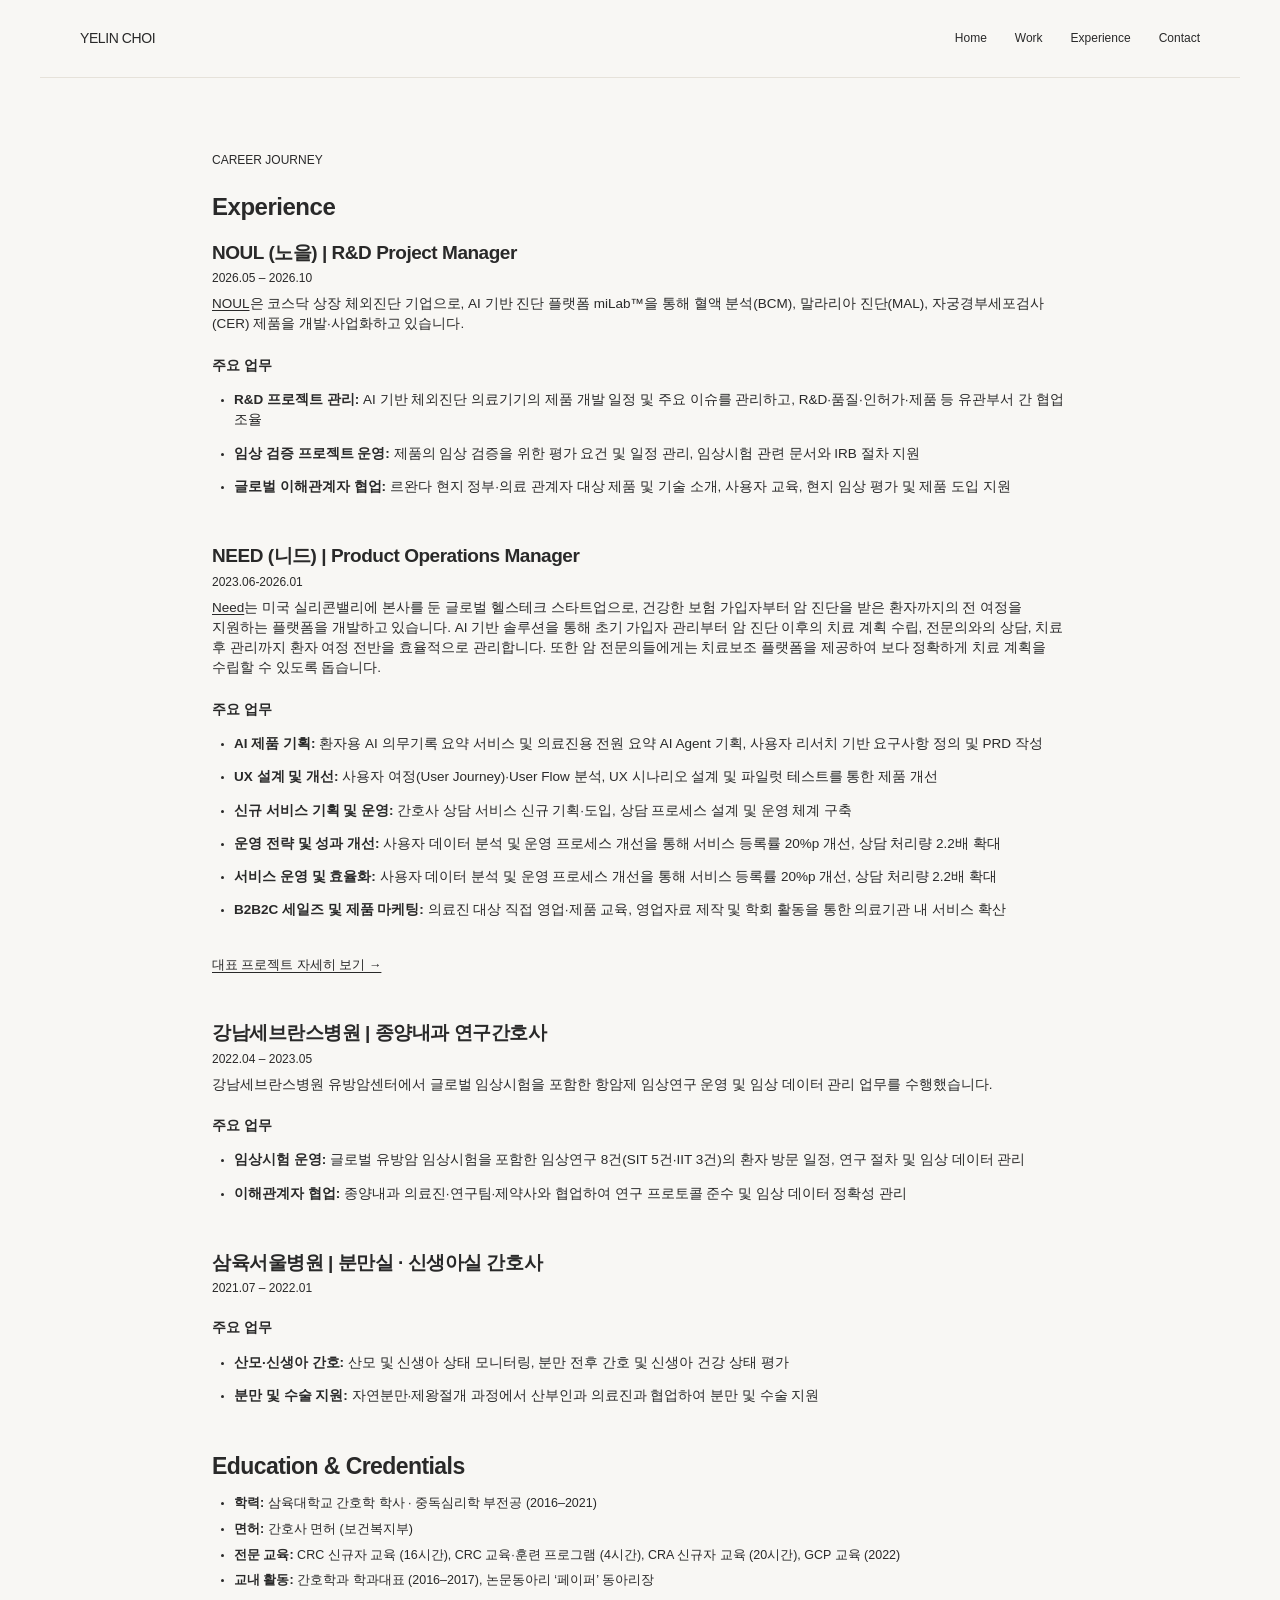
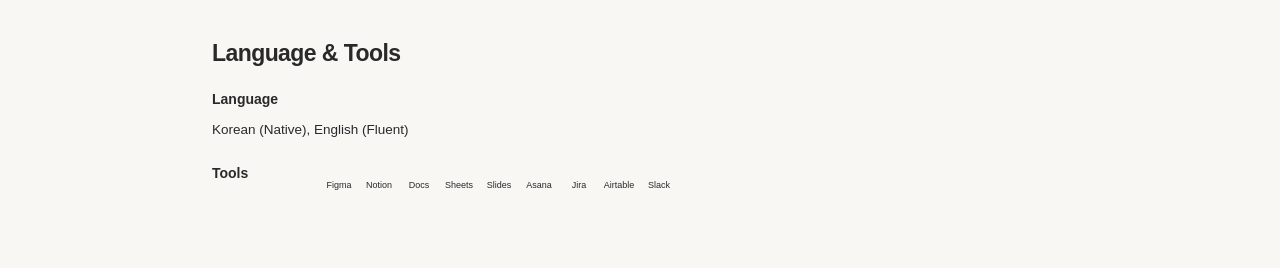
==== experience.html @ e481f95e "Add Korean Native to Language section" ====
<!doctype html><html lang="ko"><head><meta charset="utf-8"><meta name="viewport" content="width=device-width, initial-scale=1"><title>Experience | 최예린 · Yelin Choi</title><meta name="description" content="임상 현장에서 AI 제품 기획, 운영 전략, 비즈니스까지. 최예린의 프로젝트와 경력을 소개합니다."><meta name="theme-color" content="#f8f7f4"><link rel="icon" href="assets/favicon.svg" type="image/svg+xml"><link rel="stylesheet" href="style.css"><script defer src="projects.js"></script><script defer src="app.js"></script></head><body class="experience-reference-body"><header class="site-header"><a class="brand" href="index.html">YELIN CHOI</a><nav aria-label="주 메뉴"><a href="index.html">Home</a><a href="work.html">Work</a><a href="experience.html">Experience</a><a href="index.html#contact">Contact</a></nav></header><main class="experience-reference-main"><section class="experience-reference"><p class="reference-eyebrow">CAREER JOURNEY</p><h1>Experience</h1>
<article class="reference-job"><h2>NOUL (노을) | R&amp;D Project Manager</h2><p class="reference-date">2026.05 – 2026.10</p><p><a href="https://noul.com/" target="_blank" rel="noopener noreferrer">NOUL</a>은 코스닥 상장 체외진단 기업으로, AI 기반 진단 플랫폼 miLab™을 통해 혈액 분석(BCM), 말라리아 진단(MAL), 자궁경부세포검사(CER) 제품을 개발·사업화하고 있습니다.</p><h3>주요 업무</h3><ul><li><strong>R&amp;D 프로젝트 관리:</strong> AI 기반 체외진단 의료기기의 제품 개발 일정 및 주요 이슈를 관리하고, R&amp;D·품질·인허가·제품 등 유관부서 간 협업 조율</li><li><strong>임상 검증 프로젝트 운영:</strong> 제품의 임상 검증을 위한 평가 요건 및 일정 관리, 임상시험 관련 문서와 IRB 절차 지원</li><li><strong>글로벌 이해관계자 협업:</strong> 르완다 현지 정부·의료 관계자 대상 제품 및 기술 소개, 사용자 교육, 현지 임상 평가 및 제품 도입 지원</li></ul></article>
<article class="reference-job"><h2>NEED (니드) | Product Operations Manager</h2><p class="reference-date">2023.06-2026.01</p><p><a class="reference-company-name" href="https://www.need.ai/kr" target="_blank" rel="noopener noreferrer" aria-label="Need 회사 홈페이지 (새 창)">Need</a>는 미국 실리콘밸리에 본사를 둔 글로벌 헬스테크 스타트업으로, 건강한 보험 가입자부터 암 진단을 받은 환자까지의 전 여정을 지원하는 플랫폼을 개발하고 있습니다. AI 기반 솔루션을 통해 초기 가입자 관리부터 암 진단 이후의 치료 계획 수립, 전문의와의 상담, 치료 후 관리까지 환자 여정 전반을 효율적으로 관리합니다. 또한 암 전문의들에게는 치료보조 플랫폼을 제공하여 보다 정확하게 치료 계획을 수립할 수 있도록 돕습니다.</p><h3>주요 업무</h3><ul><li><strong>AI 제품 기획:</strong> 환자용 AI 의무기록 요약 서비스 및 의료진용 전원 요약 AI Agent 기획, 사용자 리서치 기반 요구사항 정의 및 PRD 작성</li><li><strong>UX 설계 및 개선:</strong> 사용자 여정(User Journey)·User Flow 분석, UX 시나리오 설계 및 파일럿 테스트를 통한 제품 개선</li><li><strong>신규 서비스 기획 및 운영:</strong> 간호사 상담 서비스 신규 기획·도입, 상담 프로세스 설계 및 운영 체계 구축</li><li><strong>운영 전략 및 성과 개선:</strong> 사용자 데이터 분석 및 운영 프로세스 개선을 통해 서비스 등록률 20%p 개선, 상담 처리량 2.2배 확대</li><li><strong>서비스 운영 및 효율화:</strong> 사용자 데이터 분석 및 운영 프로세스 개선을 통해 서비스 등록률 20%p 개선, 상담 처리량 2.2배 확대</li><li><strong>B2B2C 세일즈 및 제품 마케팅:</strong> 의료진 대상 직접 영업·제품 교육, 영업자료 제작 및 학회 활동을 통한 의료기관 내 서비스 확산</li></ul><a class="reference-project-link" href="work.html">대표 프로젝트 자세히 보기 →</a></article>
<article class="reference-job"><h2>강남세브란스병원 | 종양내과 연구간호사</h2><p class="reference-date">2022.04 – 2023.05</p><p>강남세브란스병원 유방암센터에서 글로벌 임상시험을 포함한 항암제 임상연구 운영 및 임상 데이터 관리 업무를 수행했습니다.</p><h3>주요 업무</h3><ul><li><strong>임상시험 운영:</strong> 글로벌 유방암 임상시험을 포함한 임상연구 8건(SIT 5건·IIT 3건)의 환자 방문 일정, 연구 절차 및 임상 데이터 관리</li><li><strong>이해관계자 협업:</strong> 종양내과 의료진·연구팀·제약사와 협업하여 연구 프로토콜 준수 및 임상 데이터 정확성 관리</li></ul></article>
<article class="reference-job"><h2>삼육서울병원 | 분만실 · 신생아실 간호사</h2><p class="reference-date">2021.07 – 2022.01</p><h3>주요 업무</h3><ul><li><strong>산모·신생아 간호:</strong> 산모 및 신생아 상태 모니터링, 분만 전후 간호 및 신생아 건강 상태 평가</li><li><strong>분만 및 수술 지원:</strong> 자연분만·제왕절개 과정에서 산부인과 의료진과 협업하여 분만 및 수술 지원</li></ul></article>
<section class="reference-extra"><h2>Education &amp; Credentials</h2><ul><li><strong>학력:</strong> 삼육대학교 간호학 학사 · 중독심리학 부전공 (2016–2021)</li><li><strong>면허:</strong> 간호사 면허 (보건복지부)</li><li><strong>전문 교육:</strong> CRC 신규자 교육 (16시간), CRC 교육·훈련 프로그램 (4시간), CRA 신규자 교육 (20시간), GCP 교육 (2022)</li><li><strong>교내 활동:</strong> 간호학과 학과대표 (2016–2017), 논문동아리 ‘페이퍼’ 동아리장</li></ul></section>
<section class="reference-extra language-tools"><h2>Language &amp; Tools</h2><div class="language-tools-group"><h3>Language</h3><p>Korean (Native), English (Fluent)</p></div><div class="language-tools-group"><h3>Tools</h3><ul class="brand-tools" aria-label="Tools"><li class="brand-tool"><img src="https://raw.githubusercontent.com/homarr-labs/dashboard-icons/main/svg/figma.svg" alt="" width="32" height="32" loading="lazy"><span>Figma</span></li><li class="brand-tool"><img src="https://raw.githubusercontent.com/homarr-labs/dashboard-icons/main/svg/notion.svg" alt="" width="32" height="32" loading="lazy"><span>Notion</span></li><li class="brand-tool"><img src="https://raw.githubusercontent.com/homarr-labs/dashboard-icons/main/svg/google-docs.svg" alt="" width="32" height="32" loading="lazy"><span>Docs</span></li><li class="brand-tool"><img src="https://raw.githubusercontent.com/homarr-labs/dashboard-icons/main/svg/google-sheets.svg" alt="" width="32" height="32" loading="lazy"><span>Sheets</span></li><li class="brand-tool"><img src="https://raw.githubusercontent.com/homarr-labs/dashboard-icons/main/svg/google-slides.svg" alt="" width="32" height="32" loading="lazy"><span>Slides</span></li><li class="brand-tool"><img src="https://raw.githubusercontent.com/homarr-labs/dashboard-icons/main/svg/asana.svg" alt="" width="32" height="32" loading="lazy"><span>Asana</span></li><li class="brand-tool"><img src="https://raw.githubusercontent.com/homarr-labs/dashboard-icons/main/svg/jira.svg" alt="" width="32" height="32" loading="lazy"><span>Jira</span></li><li class="brand-tool"><img src="https://raw.githubusercontent.com/homarr-labs/dashboard-icons/main/svg/airtable.svg" alt="" width="32" height="32" loading="lazy"><span>Airtable</span></li><li class="brand-tool"><img src="https://raw.githubusercontent.com/homarr-labs/dashboard-icons/main/svg/slack.svg" alt="" width="32" height="32" loading="lazy"><span>Slack</span></li></ul></div></section></section></main></body></html>
---- style.css ----
:root{--paper:#f8f7f4;--ink:#292929;--line:#e6e2da;--muted:#e7e4dc}*{box-sizing:border-box}html{scroll-behavior:smooth;scroll-padding-top:32px}body{margin:0;background:var(--paper);color:var(--ink);font-family:'Apple SD Gothic Neo',Arial,'Malgun Gothic',sans-serif;font-size:15px;line-height:1.8;word-break:keep-all;overflow-wrap:break-word}a{color:inherit;text-decoration:none}button{font:inherit;color:inherit}a,button{-webkit-tap-highlight-color:transparent}a:focus-visible,button:focus-visible{outline:2px solid #777e6d;outline-offset:5px}h1,h2,h3,h4,p{margin:0}h1,h2,h3,h4{line-height:1.45;letter-spacing:-.045em}h1{font-size:40px;font-weight:700}h2{font-size:28px}h3{font-size:21px}.site-header{max-width:1200px;margin:auto;min-height:78px;padding:24px 40px;display:flex;align-items:center;justify-content:space-between;border-bottom:1px solid var(--line)}.brand{font-size:14px;letter-spacing:-.03em}.site-header nav{display:flex;gap:28px;font-size:12px}.site-header nav a:hover,.text-link:hover,.all-work:hover{text-decoration:underline;text-underline-offset:5px}main{max-width:1200px;margin:auto;padding:64px 80px 0}.hero{display:grid;grid-template-columns:minmax(0,1fr) 382px;gap:48px;align-items:center}.hero-copy .eyebrow{margin-bottom:27px}.eyebrow{font-size:12px;line-height:1.6}.hero-copy .intro{margin-top:27px;margin-bottom:25px}.hero-copy>p:not(.eyebrow){font-size:15px}.actions{display:flex;gap:16px;align-items:center;flex-wrap:wrap;margin-top:24px}.button{display:inline-flex;justify-content:center;align-items:center;min-height:54px;padding:13px 23px;border:1px solid var(--line);border-radius:3px;background:transparent;font-size:14px;cursor:pointer;line-height:1.6;transition:background .18s,border-color .18s}.button.primary{background:var(--muted);border-color:var(--muted)}.button:hover{background:#dedbd3;border-color:#d5d0c5}.portrait{width:100%;height:auto;aspect-ratio:382/488;object-fit:cover;border-radius:10px;display:block}.metrics{display:grid;grid-template-columns:repeat(4,minmax(0,1fr));gap:54px 24px;margin-top:40px}.metric{border-top:1px solid var(--line);padding-top:17px;min-height:100px}.metric strong{font-size:32px;letter-spacing:-.04em;line-height:1.4;display:block}.metric p{font-size:12px;margin-top:7px}.metric.secondary{min-height:80px;padding-top:20px}.metric.secondary strong{font-size:16px;font-weight:400;letter-spacing:0}.disclaimer{font-size:12px;margin-top:54px}.featured{margin-top:64px}.featured h2{margin:30px 0 26px}.project-grid{display:grid;grid-template-columns:repeat(2,minmax(0,1fr));gap:24px;align-items:start}.project-card{border:1px solid var(--line);border-radius:3px;padding:23px;transition:border-color .18s}.project-card:hover{border-color:#b8b4ab}.project-visual{background:var(--muted);border-radius:3px;aspect-ratio:460/280;display:flex;flex-direction:column;align-items:center;justify-content:center;text-align:center;margin-bottom:16px;font-size:16px}.project-visual small{font-size:12px;line-height:1.8}.project-card .category,.project-card .period{font-size:12px;margin-bottom:15px}.project-card h3{font-size:23px;margin-bottom:17px}.project-card .description{font-size:15px;margin-bottom:15px}.project-card .result{font-size:12px;margin-bottom:16px}.detail-link{font-size:14px;display:inline-flex;gap:10px;align-items:center}.detail-link:hover{text-decoration:underline;text-underline-offset:4px}.all-work{display:inline-block;margin-top:30px;font-size:14px}.contact{margin:64px -40px 0;padding:60px 0}.contact h2{margin-bottom:25px}.contact>p{font-size:15px}.contact .actions{margin-top:25px}.email{display:block;font-size:14px;margin:24px 0}.contact #copy-status{font-size:13px;margin-left:15px}.work-page>.eyebrow{margin-bottom:28px}.page-title{font-size:30px}.filters{display:flex;flex-wrap:wrap;gap:8px;margin:30px 0 28px}.filters .button{padding:11px 16px;min-height:46px}.filters .button[aria-pressed=true]{background:var(--muted);border-color:#d4cfc5}.work-page{padding-bottom:64px}.journey .page-title{margin-bottom:12px}.journey ol{list-style:none;counter-reset:career;border-left:2px solid #8d9989;margin:0 0 16px;padding:0 0 0 20px}.journey li{counter-increment:career;font-size:15px;padding:8px 0}.journey li:before{content:'0' counter(career) ' ';color:#73776c;margin-right:4px}.journey>p{font-size:14px}.experience-heading{margin:60px 0 24px}.job{border-top:1px solid var(--line);padding:30px 14px 55px}.job h2{margin-bottom:16px}.job h3{margin:18px 0 16px}.job p{font-size:14px;margin:15px 0}.job .job-date{font-size:12px}.job .text-link{font-size:14px;display:inline-block;margin-top:4px}.duties{display:grid;grid-template-columns:1fr 1fr;gap:24px 36px}.duties h4{font-size:14px;letter-spacing:-.025em}.duties p{margin:8px 0 0}.education{border-top:1px solid var(--line);padding:30px 14px}.education p{font-size:14px;margin-top:18px}.detail-page{max-width:850px;margin:0 auto;padding-bottom:80px}.back-link{font-size:14px;display:inline-block;margin-bottom:44px}.detail-page h1{margin:14px 0 22px}.detail-page .period{font-size:13px;margin-bottom:32px}.detail-lead{font-size:21px;margin-bottom:42px}.detail-section{padding:30px 0;border-top:1px solid var(--line)}.detail-section h2{font-size:23px;margin-bottom:20px}.detail-section p{font-size:16px}.detail-note{font-size:12px;margin-top:30px}.detail-page .actions{margin-top:30px}.sr-only{position:absolute;width:1px;height:1px;padding:0;margin:-1px;overflow:hidden;clip:rect(0,0,0,0);white-space:nowrap;border:0}[hidden]{display:none!important}@media(min-width:1200px){.hero-copy h1{font-size:40px;letter-spacing:-.06em}.hero-copy{margin-right:-16px}}@media(max-width:1199px){.site-header{padding:24px 40px}main{padding:64px 40px 0}.hero{grid-template-columns:minmax(0,1fr) 38.3%;gap:32px}h1{font-size:38px}.portrait{aspect-ratio:280/360}.metrics{grid-template-columns:repeat(2,minmax(0,1fr));gap:32px 24px}.metric{min-height:100px}.metric.secondary{min-height:95px}.disclaimer{margin-top:44px}.project-card{padding:23px}.project-visual{aspect-ratio:1.08}.project-card h3{font-size:22px}.contact{margin-left:0;margin-right:0}.duties{gap:25px}.featured{margin-top:64px}}@media(max-width:809px){body{font-size:14px}.site-header{padding:20px 24px 16px;flex-direction:column;align-items:flex-start;gap:14px;min-height:100px}.site-header nav{gap:20px;font-size:12px}.brand{font-size:14px}main{padding:56px 24px 0}.hero{display:flex;flex-direction:column;gap:40px;align-items:stretch}.hero-copy .eyebrow{margin-bottom:26px}h1{font-size:30px;line-height:1.45;letter-spacing:-.055em}.hero-copy .intro{margin:26px 0}.hero-copy>p:not(.eyebrow){font-size:15px}.actions{gap:16px;margin-top:25px}.button{padding:14px 21px;min-height:54px}.portrait{aspect-ratio:340/438;width:100%;border-radius:9px}.metrics{margin-top:40px;gap:34px 24px}.metric{padding-top:18px;min-height:112px}.metric strong{font-size:25px}.metric p{font-size:12px;line-height:1.8}.metric.secondary{padding-top:22px;min-height:90px}.metric.secondary strong{font-size:15px}.disclaimer{margin-top:44px;line-height:1.8}.featured{margin-top:52px}.featured h2{font-size:23px;margin:30px 0 26px}.project-grid{grid-template-columns:1fr;gap:24px}.project-card{padding:22px}.project-visual{aspect-ratio:1.06;margin-bottom:18px}.project-card h3{font-size:21px;line-height:1.55;margin-bottom:16px}.project-card .description{font-size:15px}.project-card .period{margin-bottom:16px}.project-card .result{font-size:12px}.contact{padding:54px 0;margin-top:44px}.contact h2{font-size:25px}.page-title{font-size:25px}.work-page>.eyebrow{margin-bottom:30px}.filters{gap:8px;margin:28px 0}.filters .button{padding:10px 14px;font-size:14px;min-height:44px}.journey .page-title{font-size:25px}.journey ol{padding-left:18px}.journey li{font-size:14px;padding:10px 0}.journey>p{font-size:13px}.experience-heading{font-size:24px;margin:46px 0 26px}.job{padding:30px 14px 45px}.job h2{font-size:24px}.job h3{font-size:19px}.job p{font-size:14px}.duties{grid-template-columns:1fr;gap:28px}.education{padding-left:14px;padding-right:14px}.education h2{font-size:24px}.detail-page h1{font-size:30px}.detail-lead{font-size:18px}}@media(prefers-reduced-motion:reduce){html{scroll-behavior:auto}*{transition:none!important}}

/* Visual case studies */
.case-metrics{display:grid;grid-template-columns:repeat(3,minmax(0,1fr));gap:12px;margin:8px 0 32px}
.case-metric{background:#eeece6;border:1px solid var(--line);border-radius:5px;padding:22px 17px;display:flex;flex-direction:column;gap:8px}
.case-metric strong{font-size:clamp(20px,2.5vw,28px);letter-spacing:-.05em;line-height:1.35}
.case-metric span{font-size:12px;line-height:1.6}
.detail-section p+p{margin-top:15px}
.decision-panel,.flow-panel{border:1px solid var(--line);border-radius:5px;margin:0 0 32px;overflow:hidden}
.decision-panel h3,.flow-panel h3{font-size:16px;padding:18px 20px;border-bottom:1px solid var(--line)}
.decision-row{display:grid;grid-template-columns:1fr 1fr;gap:22px;padding:14px 20px;font-size:14px;line-height:1.7}
.decision-row+.decision-row{border-top:1px solid var(--line)}
.decision-row span:last-child{font-weight:600}
.case-flow{display:flex;list-style:none;counter-reset:steps;gap:8px;margin:0;padding:20px;flex-wrap:wrap}
.case-flow li{counter-increment:steps;flex:1 1 115px;background:#eeece6;border-radius:4px;padding:14px 10px;font-size:12px;text-align:center;line-height:1.5}
.case-flow li:before{content:counter(steps,decimal-leading-zero);display:block;color:#777e6d;font-size:11px;margin-bottom:6px}
@media(max-width:809px){.case-metrics{grid-template-columns:1fr;gap:8px}.case-metric{padding:15px}.case-metric strong{font-size:23px}.decision-row{gap:12px;padding:12px;font-size:12px}.case-flow{padding:12px}.case-flow li{flex-basis:40%}}

/* Real project artifact galleries */
.artifact-gallery{display:grid;grid-template-columns:repeat(2,minmax(0,1fr));gap:22px;margin-top:18px}
.artifact-item{margin:0;min-width:0}
.artifact-item img{display:block;width:100%;height:auto;border:1px solid var(--line);border-radius:4px;object-fit:contain;background:#f7f6f2}
.artifact-item figcaption{font-size:12px;line-height:1.7;color:#65655e;margin-top:10px}
.artifact-missing{display:none}
@media(max-width:809px){.artifact-gallery{grid-template-columns:1fr;gap:20px}}

/* Artifact gallery refinement: clean screenshots, no clipped source headings */
.project-artifacts .artifact-gallery{align-items:start;gap:28px}
.project-artifacts .artifact-item{min-width:0;text-align:center}
.project-artifacts .artifact-media{overflow:hidden;border:1px solid var(--line);border-radius:5px;background:#fff;padding:12px}
.project-artifacts .artifact-media img{display:block;width:100%;height:auto;max-height:620px;object-fit:contain;border:0;border-radius:0;background:#fff}
.project-artifacts .artifact-media--trim-top img{margin-top:-4%;max-height:none}
.project-artifacts .artifact-item figcaption{margin:14px auto 0;max-width:95%;text-align:center;font-size:13px;line-height:1.7;color:#65655e;overflow-wrap:anywhere}
@media(max-width:809px){.project-artifacts .artifact-gallery{gap:32px}.project-artifacts .artifact-media{padding:8px}.project-artifacts .artifact-media img{max-height:none}}

/* Experience: chronological career timeline */
.experience-page .journey{margin-bottom:46px}
.experience-page .journey .eyebrow{margin-bottom:12px;color:#667b73}
.experience-page .career-intro{font-size:16px;line-height:1.9;max-width:700px;margin-top:18px;color:#66645f}
.career-timeline{position:relative;margin-left:18px;padding-left:58px;border-left:2px solid #d2dedb}
.career-timeline .timeline-entry{position:relative;padding:4px 0 52px 0;border-top:0}
.career-timeline .timeline-entry:last-child{padding-bottom:20px}
.career-timeline .timeline-marker{position:absolute;left:-76px;top:4px;width:34px;height:34px;border:2px solid #cbd9d4;border-radius:50%;background:#f8f7f4;box-shadow:inset 0 0 0 10px #f8f7f4}
.career-timeline .timeline-marker::after{content:'';position:absolute;width:10px;height:10px;left:10px;top:10px;border-radius:50%;background:#88a49a}
.career-timeline .timeline-entry:first-child .timeline-marker{background:#547d71;border-color:#547d71;box-shadow:0 0 0 5px #e2eae6}
.career-timeline .timeline-entry:first-child .timeline-marker::after{background:white}
.career-timeline .timeline-date{font-size:12px;letter-spacing:.02em;color:#718079;margin:0 0 12px}
.career-timeline .timeline-entry h2{font-size:26px;margin:0 0 6px}
.career-timeline .timeline-role{font-size:16px;font-weight:600;margin:0 0 12px}
.career-timeline .timeline-summary{font-size:14px;color:#66645f;margin:0 0 24px}
.career-timeline .timeline-entry h3{font-size:15px;margin:22px 0 10px}
.career-timeline .timeline-entry ul{margin:8px 0 0;padding-left:19px}
.career-timeline .timeline-entry li{font-size:14px;line-height:1.9;margin:5px 0}
.career-timeline .timeline-entry p{line-height:1.85}
.career-timeline .timeline-highlights{display:flex;flex-wrap:wrap;gap:8px;margin:18px 0 24px}
.career-timeline .timeline-highlights span{border:1px solid #d8dfda;background:#f0f2ed;padding:8px 12px;border-radius:3px;font-size:12px}
.career-timeline .text-link{margin-top:22px}
@media(max-width:809px){.experience-page .journey{margin-bottom:36px}.career-timeline{margin-left:13px;padding-left:30px}.career-timeline .timeline-marker{left:-47px;width:30px;height:30px}.career-timeline .timeline-marker::after{left:8px;top:8px}.career-timeline .timeline-entry{padding-bottom:40px}.career-timeline .timeline-entry h2{font-size:23px}.career-timeline .timeline-role{font-size:15px}.career-timeline .timeline-entry li{font-size:13px}}

/* Experience page: exact editorial layout adapted from the supplied PDF */
.experience-reference-body{background:#fff;color:#161616}
.experience-reference-main{max-width:1100px;padding:78px 80px 0}
.experience-reference{max-width:980px;font-size:14px;line-height:1.65;letter-spacing:-.018em}
.experience-reference .reference-eyebrow{font-size:12px;letter-spacing:0;margin:0 0 17px}
.experience-reference h1{font-size:31px;line-height:1.3;letter-spacing:-.035em;margin:0 0 12px}
.experience-reference .reference-job{margin:0 0 44px}
.experience-reference .reference-job h2{font-size:18px;letter-spacing:-.025em;line-height:1.45;margin:0 0 4px;font-weight:700}
.experience-reference .reference-date{font-size:12px;margin:0 0 7px}
.experience-reference .reference-job>p:not(.reference-date){font-size:13px;line-height:1.6;margin:0}
.experience-reference .reference-job>p a{color:#2477b6;text-decoration:underline;text-underline-offset:2px}
.experience-reference .reference-job h3{font-size:13px;letter-spacing:0;margin:22px 0 12px;font-weight:700}
.experience-reference ul{margin:0;padding-left:22px}
.experience-reference li{font-size:13px;line-height:1.7;padding-left:2px;margin:0 0 9px}
.experience-reference .reference-project-link{display:inline-block;font-size:13px;text-decoration:underline;text-underline-offset:3px;margin-top:20px}
.experience-reference .reference-extra{margin:52px 0 0}
.experience-reference .reference-extra h2{font-size:24px;line-height:1.4;margin-bottom:12px;letter-spacing:-.035em}
.experience-reference .reference-extra li{margin-bottom:6px}
.experience-reference-main .contact{border-top:1px solid var(--line);margin-top:80px}
@media(max-width:809px){.experience-reference-main{padding:48px 24px 0}.experience-reference h1{font-size:28px}.experience-reference .reference-job h2{font-size:17px}.experience-reference .reference-job{margin-bottom:38px}.experience-reference .reference-extra h2{font-size:22px}.experience-reference .reference-job>p:not(.reference-date),.experience-reference li{font-size:13px}}

/* Experience PDF fidelity pass — isolated to Experience */
.experience-reference-body{background:#fff;color:#191919;font-family:Arial,'Apple SD Gothic Neo','Malgun Gothic',sans-serif;font-size:13px;line-height:1.48}
.experience-reference-body .site-header{background:#fff}
.experience-reference-main{width:100%;max-width:1000px;margin:0 auto;padding:74px 72px 125px}
.experience-reference{width:100%;max-width:856px;margin:0;font-size:13px;line-height:1.48;letter-spacing:0;word-break:keep-all;overflow-wrap:break-word}
.experience-reference .reference-eyebrow{font-size:12px;font-weight:400;letter-spacing:0;margin:0 0 24px;line-height:1.4}
.experience-reference h1{font-size:24px;line-height:1.2;letter-spacing:-.02em;font-weight:700;margin:0 0 18px}
.experience-reference .reference-job{margin:0 0 46px;padding:0;border:0}
.experience-reference .reference-job h2{font-size:19px;line-height:1.35;font-weight:700;letter-spacing:-.025em;margin:0 0 5px}
.experience-reference .reference-date{font-size:12px;line-height:1.4;margin:0 0 7px}
.experience-reference .reference-job>p:not(.reference-date){font-size:12.5px;line-height:1.5;margin:0}
.experience-reference .reference-job>p a{color:#0969da;text-decoration:underline;text-underline-offset:2px}
.experience-reference .reference-job h3{font-size:12.5px;line-height:1.45;font-weight:700;letter-spacing:0;margin:21px 0 15px}
.experience-reference ul{list-style:disc;margin:0;padding-left:22px}
.experience-reference li{font-size:12.5px;line-height:1.5;margin:0 0 13px;padding-left:0}
.experience-reference li::marker{font-size:10px}
.experience-reference li strong{font-weight:700}
.experience-reference .reference-project-link{display:inline-block;margin:22px 0 0;font-size:12.5px;text-decoration:underline;text-underline-offset:3px}
.experience-reference .reference-extra{margin:0 0 49px;padding:0;border:0}
.experience-reference .reference-extra h2{font-size:23px;line-height:1.3;font-weight:700;letter-spacing:-.025em;margin:0 0 12px}
.experience-reference .reference-extra ul{padding-left:22px}
.experience-reference .reference-extra li{margin:0 0 7px}
@media(max-width:809px){.experience-reference-main{padding:52px 24px 88px}.experience-reference{max-width:100%}.experience-reference .reference-eyebrow{margin-bottom:22px}.experience-reference h1{font-size:24px;margin-bottom:20px}.experience-reference .reference-job h2{font-size:18px}.experience-reference .reference-job{margin-bottom:42px}.experience-reference .reference-extra h2{font-size:22px}.experience-reference .reference-job>p:not(.reference-date),.experience-reference li{font-size:13px;line-height:1.65}.experience-reference .reference-job h3{font-size:13px}}

/* Experience: company descriptions and duty lists +1pt */
.experience-reference .reference-job>p:not(.reference-date){font-size:13.5px}
.experience-reference .reference-job h3{font-size:13.5px}
.experience-reference .reference-job li{font-size:13.5px}
@media(max-width:809px){
  .experience-reference .reference-job>p:not(.reference-date){font-size:14px}
  .experience-reference .reference-job h3{font-size:14px}
  .experience-reference .reference-job li{font-size:14px}
}

/* Keep breathing room below the final Skills & Languages item. */
.experience-reference-main{padding-bottom:max(76px, 2cm)}
@media(max-width:809px){.experience-reference-main{padding-bottom:max(76px, 2cm)}}

/* Language & Tools — plain branded icons, no cards or colored backgrounds */
.experience-reference .language-tools{margin-bottom:0}
.experience-reference .language-tools-group{margin-top:20px}
.experience-reference .language-tools-group h3{font-size:14px;font-weight:700;line-height:1.5;letter-spacing:0;margin:0 0 10px}
.experience-reference .language-tools-group p{font-size:13.5px;margin:0}
.experience-reference .brand-tools{display:flex;flex-wrap:wrap;align-items:flex-start;gap:22px 18px;padding:0;margin:8px 0 0;list-style:none}
.experience-reference .brand-tools .brand-tool{display:flex;flex-direction:column;align-items:center;justify-content:flex-start;gap:7px;width:62px;margin:0;padding:0;list-style:none;text-align:center}
.experience-reference .brand-tool img{display:block;width:32px;height:32px;object-fit:contain}
.experience-reference .brand-tool span{font-size:11px;line-height:1.4;font-weight:400;white-space:nowrap}
@media(max-width:809px){.experience-reference .brand-tools{gap:20px 14px}.experience-reference .brand-tools .brand-tool{width:58px}.experience-reference .brand-tool span{font-size:11px}}

/* Compact Tools: heading at left, small logos in one horizontal row to the right */
@media(min-width:810px){
  .experience-reference .language-tools-group:last-child{display:grid;grid-template-columns:74px minmax(0,1fr);align-items:start;column-gap:14px}
  .experience-reference .language-tools-group:last-child h3{margin:3px 0 0}
  .experience-reference .brand-tools{flex-wrap:nowrap;gap:10px;margin:0}
}
.experience-reference .brand-tools .brand-tool{width:44px;gap:5px}
.experience-reference .brand-tool img{width:24px;height:24px}
.experience-reference .brand-tool span{font-size:10px}
@media(max-width:809px){
  .experience-reference .language-tools-group:last-child{display:flex;flex-wrap:wrap;align-items:flex-start;gap:10px}
  .experience-reference .language-tools-group:last-child h3{width:62px;flex:none;margin:3px 0 0}
  .experience-reference .brand-tools{flex:1;min-width:0;gap:14px 9px;margin:0}
  .experience-reference .brand-tools .brand-tool{width:44px}
}

/* Slightly smaller tool logos and captions */
.experience-reference .brand-tools .brand-tool{width:38px;gap:4px}
.experience-reference .brand-tool img{width:20px;height:20px}
.experience-reference .brand-tool span{font-size:9px}
@media(min-width:810px){.experience-reference .brand-tools{gap:9px}}
@media(max-width:809px){.experience-reference .brand-tools .brand-tool{width:38px}}

/* Tighter, smaller tool-logo row */
.experience-reference .brand-tools{justify-content:flex-start;gap:10px 6px}
.experience-reference .brand-tools .brand-tool{width:34px;gap:3px}
.experience-reference .brand-tool img{width:16px;height:16px}
.experience-reference .brand-tool span{font-size:9px}
@media(min-width:810px){.experience-reference .brand-tools{gap:6px;flex-wrap:nowrap}}
@media(max-width:809px){.experience-reference .brand-tools{gap:10px 6px}.experience-reference .brand-tools .brand-tool{width:34px}}

/* Match Experience page background and typography to the rest of the portfolio */
.experience-reference-body{background:var(--paper);color:var(--ink);font-family:'Apple SD Gothic Neo',Arial,'Malgun Gothic',sans-serif}
.experience-reference-body .site-header{background:transparent}
.experience-reference .reference-job>p a{color:inherit}
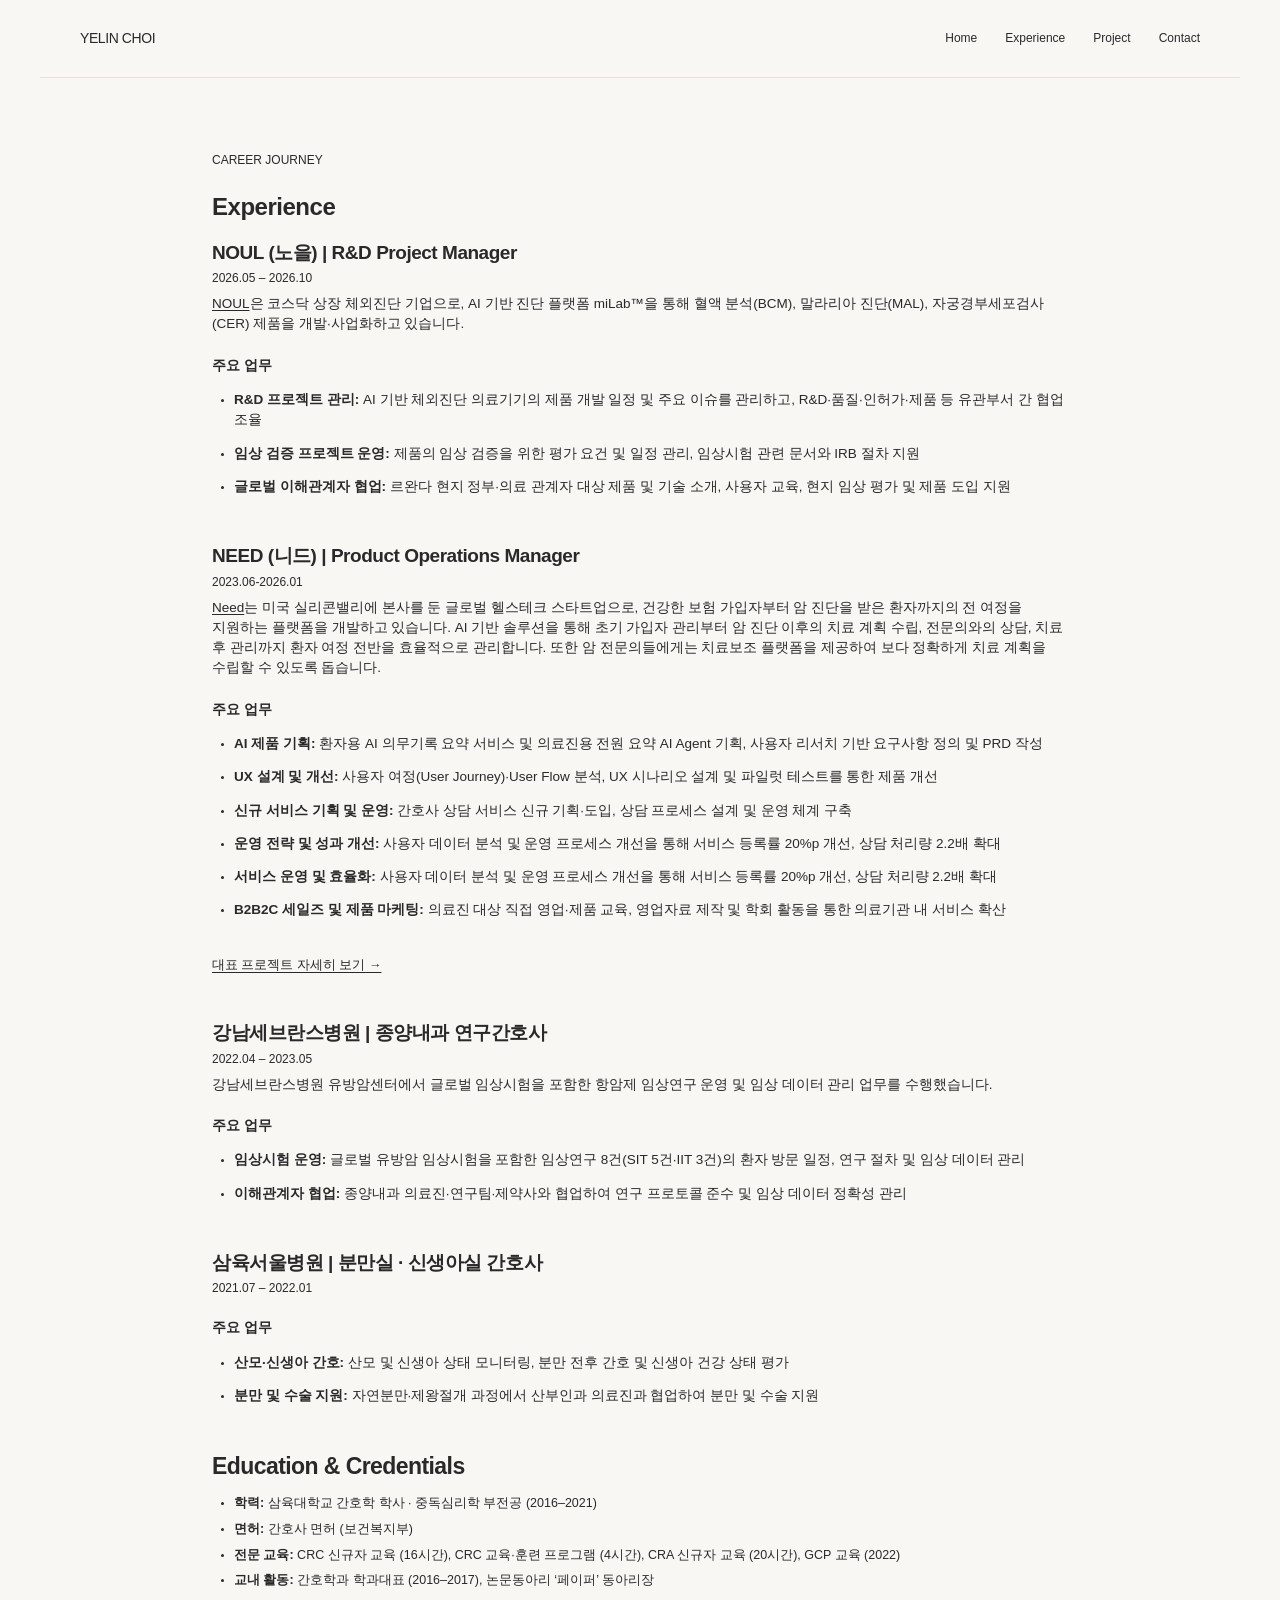
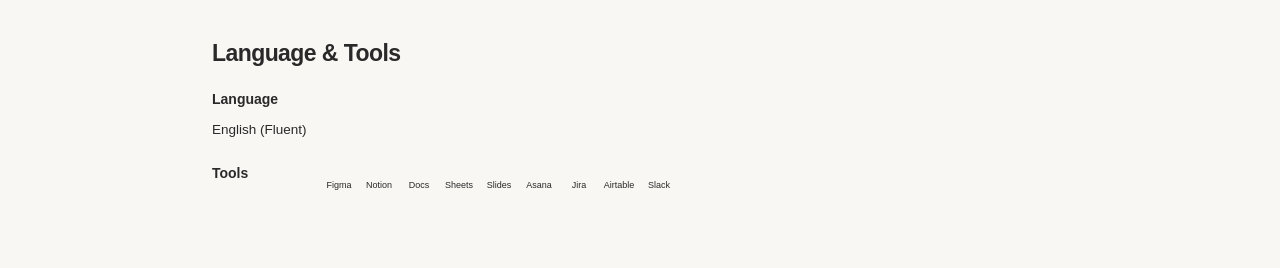
==== commit 7feb266e: "Reorder navigation to Home Experience Project Contact" ====
--- a/experience.html
+++ b/experience.html
@@ -1,7 +1,7 @@
-<!doctype html><html lang="ko"><head><meta charset="utf-8"><meta name="viewport" content="width=device-width, initial-scale=1"><title>Experience | 최예린 · Yelin Choi</title><meta name="description" content="임상 현장에서 AI 제품 기획, 운영 전략, 비즈니스까지. 최예린의 프로젝트와 경력을 소개합니다."><meta name="theme-color" content="#f8f7f4"><link rel="icon" href="assets/favicon.svg" type="image/svg+xml"><link rel="stylesheet" href="style.css"><script defer src="projects.js"></script><script defer src="app.js"></script></head><body class="experience-reference-body"><header class="site-header"><a class="brand" href="index.html">YELIN CHOI</a><nav aria-label="주 메뉴"><a href="index.html">Home</a><a href="work.html">Work</a><a href="experience.html">Experience</a><a href="index.html#contact">Contact</a></nav></header><main class="experience-reference-main"><section class="experience-reference"><p class="reference-eyebrow">CAREER JOURNEY</p><h1>Experience</h1>
+<!doctype html><html lang="ko"><head><meta charset="utf-8"><meta name="viewport" content="width=device-width, initial-scale=1"><title>Experience | 최예린 · Yelin Choi</title><meta name="description" content="임상 현장에서 AI 제품 기획, 운영 전략, 비즈니스까지. 최예린의 프로젝트와 경력을 소개합니다."><meta name="theme-color" content="#f8f7f4"><link rel="icon" href="assets/favicon.svg" type="image/svg+xml"><link rel="stylesheet" href="style.css"><script defer src="projects.js"></script><script defer src="app.js"></script></head><body class="experience-reference-body"><header class="site-header"><a class="brand" href="index.html">YELIN CHOI</a><nav aria-label="주 메뉴"><a href="index.html">Home</a><a href="experience.html">Experience</a><a href="work.html">Project</a><a href="index.html#contact">Contact</a></nav></header><main class="experience-reference-main"><section class="experience-reference"><p class="reference-eyebrow">CAREER JOURNEY</p><h1>Experience</h1>
 <article class="reference-job"><h2>NOUL (노을) | R&amp;D Project Manager</h2><p class="reference-date">2026.05 – 2026.10</p><p><a href="https://noul.com/" target="_blank" rel="noopener noreferrer">NOUL</a>은 코스닥 상장 체외진단 기업으로, AI 기반 진단 플랫폼 miLab™을 통해 혈액 분석(BCM), 말라리아 진단(MAL), 자궁경부세포검사(CER) 제품을 개발·사업화하고 있습니다.</p><h3>주요 업무</h3><ul><li><strong>R&amp;D 프로젝트 관리:</strong> AI 기반 체외진단 의료기기의 제품 개발 일정 및 주요 이슈를 관리하고, R&amp;D·품질·인허가·제품 등 유관부서 간 협업 조율</li><li><strong>임상 검증 프로젝트 운영:</strong> 제품의 임상 검증을 위한 평가 요건 및 일정 관리, 임상시험 관련 문서와 IRB 절차 지원</li><li><strong>글로벌 이해관계자 협업:</strong> 르완다 현지 정부·의료 관계자 대상 제품 및 기술 소개, 사용자 교육, 현지 임상 평가 및 제품 도입 지원</li></ul></article>
 <article class="reference-job"><h2>NEED (니드) | Product Operations Manager</h2><p class="reference-date">2023.06-2026.01</p><p><a class="reference-company-name" href="https://www.need.ai/kr" target="_blank" rel="noopener noreferrer" aria-label="Need 회사 홈페이지 (새 창)">Need</a>는 미국 실리콘밸리에 본사를 둔 글로벌 헬스테크 스타트업으로, 건강한 보험 가입자부터 암 진단을 받은 환자까지의 전 여정을 지원하는 플랫폼을 개발하고 있습니다. AI 기반 솔루션을 통해 초기 가입자 관리부터 암 진단 이후의 치료 계획 수립, 전문의와의 상담, 치료 후 관리까지 환자 여정 전반을 효율적으로 관리합니다. 또한 암 전문의들에게는 치료보조 플랫폼을 제공하여 보다 정확하게 치료 계획을 수립할 수 있도록 돕습니다.</p><h3>주요 업무</h3><ul><li><strong>AI 제품 기획:</strong> 환자용 AI 의무기록 요약 서비스 및 의료진용 전원 요약 AI Agent 기획, 사용자 리서치 기반 요구사항 정의 및 PRD 작성</li><li><strong>UX 설계 및 개선:</strong> 사용자 여정(User Journey)·User Flow 분석, UX 시나리오 설계 및 파일럿 테스트를 통한 제품 개선</li><li><strong>신규 서비스 기획 및 운영:</strong> 간호사 상담 서비스 신규 기획·도입, 상담 프로세스 설계 및 운영 체계 구축</li><li><strong>운영 전략 및 성과 개선:</strong> 사용자 데이터 분석 및 운영 프로세스 개선을 통해 서비스 등록률 20%p 개선, 상담 처리량 2.2배 확대</li><li><strong>서비스 운영 및 효율화:</strong> 사용자 데이터 분석 및 운영 프로세스 개선을 통해 서비스 등록률 20%p 개선, 상담 처리량 2.2배 확대</li><li><strong>B2B2C 세일즈 및 제품 마케팅:</strong> 의료진 대상 직접 영업·제품 교육, 영업자료 제작 및 학회 활동을 통한 의료기관 내 서비스 확산</li></ul><a class="reference-project-link" href="work.html">대표 프로젝트 자세히 보기 →</a></article>
 <article class="reference-job"><h2>강남세브란스병원 | 종양내과 연구간호사</h2><p class="reference-date">2022.04 – 2023.05</p><p>강남세브란스병원 유방암센터에서 글로벌 임상시험을 포함한 항암제 임상연구 운영 및 임상 데이터 관리 업무를 수행했습니다.</p><h3>주요 업무</h3><ul><li><strong>임상시험 운영:</strong> 글로벌 유방암 임상시험을 포함한 임상연구 8건(SIT 5건·IIT 3건)의 환자 방문 일정, 연구 절차 및 임상 데이터 관리</li><li><strong>이해관계자 협업:</strong> 종양내과 의료진·연구팀·제약사와 협업하여 연구 프로토콜 준수 및 임상 데이터 정확성 관리</li></ul></article>
 <article class="reference-job"><h2>삼육서울병원 | 분만실 · 신생아실 간호사</h2><p class="reference-date">2021.07 – 2022.01</p><h3>주요 업무</h3><ul><li><strong>산모·신생아 간호:</strong> 산모 및 신생아 상태 모니터링, 분만 전후 간호 및 신생아 건강 상태 평가</li><li><strong>분만 및 수술 지원:</strong> 자연분만·제왕절개 과정에서 산부인과 의료진과 협업하여 분만 및 수술 지원</li></ul></article>
 <section class="reference-extra"><h2>Education &amp; Credentials</h2><ul><li><strong>학력:</strong> 삼육대학교 간호학 학사 · 중독심리학 부전공 (2016–2021)</li><li><strong>면허:</strong> 간호사 면허 (보건복지부)</li><li><strong>전문 교육:</strong> CRC 신규자 교육 (16시간), CRC 교육·훈련 프로그램 (4시간), CRA 신규자 교육 (20시간), GCP 교육 (2022)</li><li><strong>교내 활동:</strong> 간호학과 학과대표 (2016–2017), 논문동아리 ‘페이퍼’ 동아리장</li></ul></section>
-<section class="reference-extra language-tools"><h2>Language &amp; Tools</h2><div class="language-tools-group"><h3>Language</h3><p>Korean (Native), English (Fluent)</p></div><div class="language-tools-group"><h3>Tools</h3><ul class="brand-tools" aria-label="Tools"><li class="brand-tool"><img src="https://raw.githubusercontent.com/homarr-labs/dashboard-icons/main/svg/figma.svg" alt="" width="32" height="32" loading="lazy"><span>Figma</span></li><li class="brand-tool"><img src="https://raw.githubusercontent.com/homarr-labs/dashboard-icons/main/svg/notion.svg" alt="" width="32" height="32" loading="lazy"><span>Notion</span></li><li class="brand-tool"><img src="https://raw.githubusercontent.com/homarr-labs/dashboard-icons/main/svg/google-docs.svg" alt="" width="32" height="32" loading="lazy"><span>Docs</span></li><li class="brand-tool"><img src="https://raw.githubusercontent.com/homarr-labs/dashboard-icons/main/svg/google-sheets.svg" alt="" width="32" height="32" loading="lazy"><span>Sheets</span></li><li class="brand-tool"><img src="https://raw.githubusercontent.com/homarr-labs/dashboard-icons/main/svg/google-slides.svg" alt="" width="32" height="32" loading="lazy"><span>Slides</span></li><li class="brand-tool"><img src="https://raw.githubusercontent.com/homarr-labs/dashboard-icons/main/svg/asana.svg" alt="" width="32" height="32" loading="lazy"><span>Asana</span></li><li class="brand-tool"><img src="https://raw.githubusercontent.com/homarr-labs/dashboard-icons/main/svg/jira.svg" alt="" width="32" height="32" loading="lazy"><span>Jira</span></li><li class="brand-tool"><img src="https://raw.githubusercontent.com/homarr-labs/dashboard-icons/main/svg/airtable.svg" alt="" width="32" height="32" loading="lazy"><span>Airtable</span></li><li class="brand-tool"><img src="https://raw.githubusercontent.com/homarr-labs/dashboard-icons/main/svg/slack.svg" alt="" width="32" height="32" loading="lazy"><span>Slack</span></li></ul></div></section></section></main></body></html>+<section class="reference-extra language-tools"><h2>Language &amp; Tools</h2><div class="language-tools-group"><h3>Language</h3><p>English (Fluent)</p></div><div class="language-tools-group"><h3>Tools</h3><ul class="brand-tools" aria-label="Tools"><li class="brand-tool"><img src="https://raw.githubusercontent.com/homarr-labs/dashboard-icons/main/svg/figma.svg" alt="" width="32" height="32" loading="lazy"><span>Figma</span></li><li class="brand-tool"><img src="https://raw.githubusercontent.com/homarr-labs/dashboard-icons/main/svg/notion.svg" alt="" width="32" height="32" loading="lazy"><span>Notion</span></li><li class="brand-tool"><img src="https://raw.githubusercontent.com/homarr-labs/dashboard-icons/main/svg/google-docs.svg" alt="" width="32" height="32" loading="lazy"><span>Docs</span></li><li class="brand-tool"><img src="https://raw.githubusercontent.com/homarr-labs/dashboard-icons/main/svg/google-sheets.svg" alt="" width="32" height="32" loading="lazy"><span>Sheets</span></li><li class="brand-tool"><img src="https://raw.githubusercontent.com/homarr-labs/dashboard-icons/main/svg/google-slides.svg" alt="" width="32" height="32" loading="lazy"><span>Slides</span></li><li class="brand-tool"><img src="https://raw.githubusercontent.com/homarr-labs/dashboard-icons/main/svg/asana.svg" alt="" width="32" height="32" loading="lazy"><span>Asana</span></li><li class="brand-tool"><img src="https://raw.githubusercontent.com/homarr-labs/dashboard-icons/main/svg/jira.svg" alt="" width="32" height="32" loading="lazy"><span>Jira</span></li><li class="brand-tool"><img src="https://raw.githubusercontent.com/homarr-labs/dashboard-icons/main/svg/airtable.svg" alt="" width="32" height="32" loading="lazy"><span>Airtable</span></li><li class="brand-tool"><img src="https://raw.githubusercontent.com/homarr-labs/dashboard-icons/main/svg/slack.svg" alt="" width="32" height="32" loading="lazy"><span>Slack</span></li></ul></div></section></section></main></body></html>
--- a/style.css
+++ b/style.css
@@ -162,3 +162,23 @@
 .experience-reference-body{background:var(--paper);color:var(--ink);font-family:'Apple SD Gothic Neo',Arial,'Malgun Gothic',sans-serif}
 .experience-reference-body .site-header{background:transparent}
 .experience-reference .reference-job>p a{color:inherit}
+
+/* Home Contact: charcoal two-column layout with native email and LinkedIn actions */
+.contact.contact-redesign{background:#353632;color:#F7F6F2;display:grid;grid-template-columns:minmax(0,1.45fr) minmax(240px,.8fr);align-items:center;gap:64px;margin:80px -80px 0;padding:76px 80px 88px;border-radius:0}
+.contact-redesign .contact-eyebrow{color:#B7BDB2;font-size:11px;letter-spacing:.13em;line-height:1.5;margin:0 0 20px}
+.contact-redesign h2{color:#F7F6F2;font-size:clamp(25px,3vw,34px);line-height:1.4;margin:0 0 23px}
+.contact-redesign .contact-description{color:#D0D1CA;font-size:15px;line-height:1.9}
+.contact-redesign .contact-methods{display:flex;flex-direction:column;align-items:stretch;gap:23px}
+.contact-redesign .contact-email{display:flex;flex-direction:column;align-items:flex-start;gap:10px}
+.contact-redesign .contact-action{display:inline-flex;align-items:center;justify-content:space-between;gap:24px;width:100%;min-height:52px;padding:12px 21px;border-radius:999px;font-size:14px;font-weight:600;line-height:1.5;text-decoration:none;transition:background .2s ease,color .2s ease,border-color .2s ease}
+.contact-redesign .contact-action-primary{background:#F7F6F2;color:#353632;border:1px solid #F7F6F2}
+.contact-redesign .contact-action-primary:hover{background:#E5E5DF;border-color:#E5E5DF}
+.contact-redesign .contact-action-outline{background:transparent;color:#F7F6F2;border:1px solid #92968D}
+.contact-redesign .contact-action-outline:hover{background:#494B45;border-color:#D0D1CA}
+.contact-redesign .contact-arrow{display:inline-block;transition:transform .2s ease}
+.contact-redesign .contact-action:hover .contact-arrow{transform:translate(3px,-3px)}
+.contact-redesign .contact-email-address{background:none;border:0;padding:0;color:#B7BDB2;font:inherit;font-size:12px;line-height:1.6;text-align:left;cursor:copy;text-decoration:underline;text-underline-offset:3px}
+.contact-redesign .contact-email-address:hover{color:#F7F6F2}
+.contact-redesign .contact-copy-status{color:#B7BDB2;font-size:11px;line-height:1.5;min-height:0}
+@media(max-width:1199px){.contact.contact-redesign{margin-left:-40px;margin-right:-40px;padding:65px 40px;gap:40px}}
+@media(max-width:809px){.contact.contact-redesign{grid-template-columns:1fr;gap:34px;margin:64px -24px 0;padding:56px 24px 70px}.contact-redesign h2{font-size:26px}.contact-redesign .contact-description{font-size:14px}.contact-redesign .contact-methods{max-width:420px;gap:20px}}
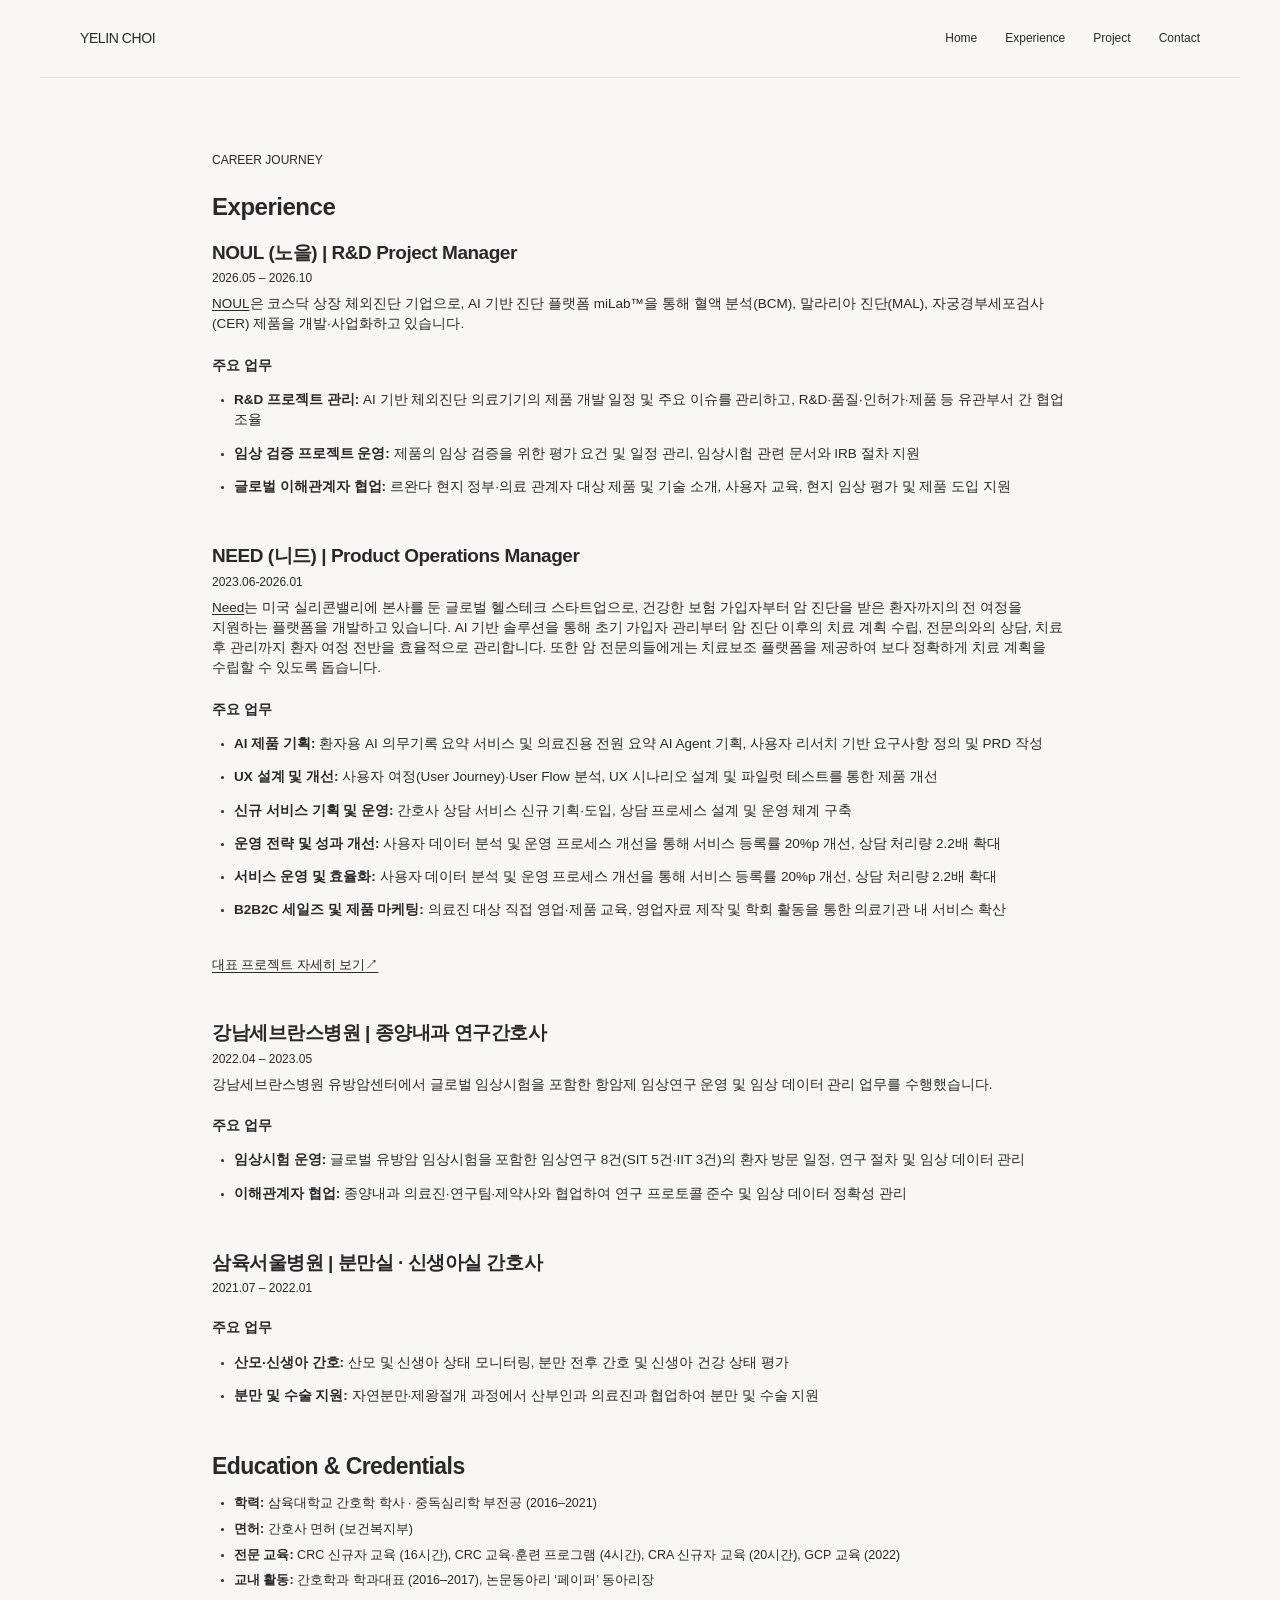
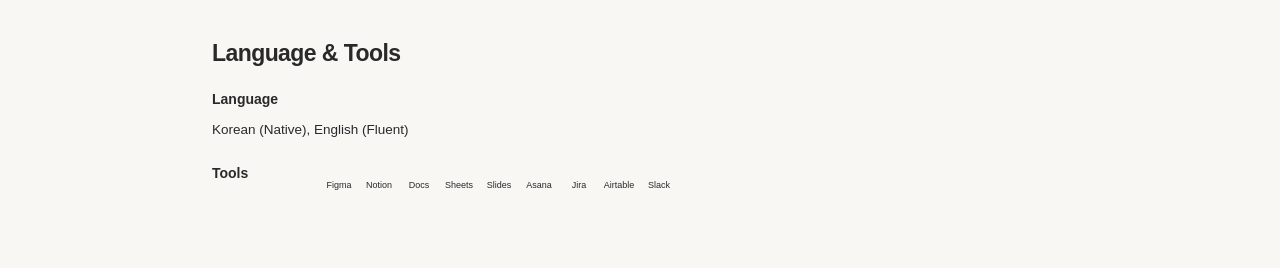
==== commit b366fda7: "Consolidate Korean Native language and minimalist project link" ====
--- a/experience.html
+++ b/experience.html
@@ -1,7 +1,7 @@
 <!doctype html><html lang="ko"><head><meta charset="utf-8"><meta name="viewport" content="width=device-width, initial-scale=1"><title>Experience | 최예린 · Yelin Choi</title><meta name="description" content="임상 현장에서 AI 제품 기획, 운영 전략, 비즈니스까지. 최예린의 프로젝트와 경력을 소개합니다."><meta name="theme-color" content="#f8f7f4"><link rel="icon" href="assets/favicon.svg" type="image/svg+xml"><link rel="stylesheet" href="style.css"><script defer src="projects.js"></script><script defer src="app.js"></script></head><body class="experience-reference-body"><header class="site-header"><a class="brand" href="index.html">YELIN CHOI</a><nav aria-label="주 메뉴"><a href="index.html">Home</a><a href="experience.html">Experience</a><a href="work.html">Project</a><a href="index.html#contact">Contact</a></nav></header><main class="experience-reference-main"><section class="experience-reference"><p class="reference-eyebrow">CAREER JOURNEY</p><h1>Experience</h1>
 <article class="reference-job"><h2>NOUL (노을) | R&amp;D Project Manager</h2><p class="reference-date">2026.05 – 2026.10</p><p><a href="https://noul.com/" target="_blank" rel="noopener noreferrer">NOUL</a>은 코스닥 상장 체외진단 기업으로, AI 기반 진단 플랫폼 miLab™을 통해 혈액 분석(BCM), 말라리아 진단(MAL), 자궁경부세포검사(CER) 제품을 개발·사업화하고 있습니다.</p><h3>주요 업무</h3><ul><li><strong>R&amp;D 프로젝트 관리:</strong> AI 기반 체외진단 의료기기의 제품 개발 일정 및 주요 이슈를 관리하고, R&amp;D·품질·인허가·제품 등 유관부서 간 협업 조율</li><li><strong>임상 검증 프로젝트 운영:</strong> 제품의 임상 검증을 위한 평가 요건 및 일정 관리, 임상시험 관련 문서와 IRB 절차 지원</li><li><strong>글로벌 이해관계자 협업:</strong> 르완다 현지 정부·의료 관계자 대상 제품 및 기술 소개, 사용자 교육, 현지 임상 평가 및 제품 도입 지원</li></ul></article>
-<article class="reference-job"><h2>NEED (니드) | Product Operations Manager</h2><p class="reference-date">2023.06-2026.01</p><p><a class="reference-company-name" href="https://www.need.ai/kr" target="_blank" rel="noopener noreferrer" aria-label="Need 회사 홈페이지 (새 창)">Need</a>는 미국 실리콘밸리에 본사를 둔 글로벌 헬스테크 스타트업으로, 건강한 보험 가입자부터 암 진단을 받은 환자까지의 전 여정을 지원하는 플랫폼을 개발하고 있습니다. AI 기반 솔루션을 통해 초기 가입자 관리부터 암 진단 이후의 치료 계획 수립, 전문의와의 상담, 치료 후 관리까지 환자 여정 전반을 효율적으로 관리합니다. 또한 암 전문의들에게는 치료보조 플랫폼을 제공하여 보다 정확하게 치료 계획을 수립할 수 있도록 돕습니다.</p><h3>주요 업무</h3><ul><li><strong>AI 제품 기획:</strong> 환자용 AI 의무기록 요약 서비스 및 의료진용 전원 요약 AI Agent 기획, 사용자 리서치 기반 요구사항 정의 및 PRD 작성</li><li><strong>UX 설계 및 개선:</strong> 사용자 여정(User Journey)·User Flow 분석, UX 시나리오 설계 및 파일럿 테스트를 통한 제품 개선</li><li><strong>신규 서비스 기획 및 운영:</strong> 간호사 상담 서비스 신규 기획·도입, 상담 프로세스 설계 및 운영 체계 구축</li><li><strong>운영 전략 및 성과 개선:</strong> 사용자 데이터 분석 및 운영 프로세스 개선을 통해 서비스 등록률 20%p 개선, 상담 처리량 2.2배 확대</li><li><strong>서비스 운영 및 효율화:</strong> 사용자 데이터 분석 및 운영 프로세스 개선을 통해 서비스 등록률 20%p 개선, 상담 처리량 2.2배 확대</li><li><strong>B2B2C 세일즈 및 제품 마케팅:</strong> 의료진 대상 직접 영업·제품 교육, 영업자료 제작 및 학회 활동을 통한 의료기관 내 서비스 확산</li></ul><a class="reference-project-link" href="work.html">대표 프로젝트 자세히 보기 →</a></article>
+<article class="reference-job"><h2>NEED (니드) | Product Operations Manager</h2><p class="reference-date">2023.06-2026.01</p><p><a class="reference-company-name" href="https://www.need.ai/kr" target="_blank" rel="noopener noreferrer" aria-label="Need 회사 홈페이지 (새 창)">Need</a>는 미국 실리콘밸리에 본사를 둔 글로벌 헬스테크 스타트업으로, 건강한 보험 가입자부터 암 진단을 받은 환자까지의 전 여정을 지원하는 플랫폼을 개발하고 있습니다. AI 기반 솔루션을 통해 초기 가입자 관리부터 암 진단 이후의 치료 계획 수립, 전문의와의 상담, 치료 후 관리까지 환자 여정 전반을 효율적으로 관리합니다. 또한 암 전문의들에게는 치료보조 플랫폼을 제공하여 보다 정확하게 치료 계획을 수립할 수 있도록 돕습니다.</p><h3>주요 업무</h3><ul><li><strong>AI 제품 기획:</strong> 환자용 AI 의무기록 요약 서비스 및 의료진용 전원 요약 AI Agent 기획, 사용자 리서치 기반 요구사항 정의 및 PRD 작성</li><li><strong>UX 설계 및 개선:</strong> 사용자 여정(User Journey)·User Flow 분석, UX 시나리오 설계 및 파일럿 테스트를 통한 제품 개선</li><li><strong>신규 서비스 기획 및 운영:</strong> 간호사 상담 서비스 신규 기획·도입, 상담 프로세스 설계 및 운영 체계 구축</li><li><strong>운영 전략 및 성과 개선:</strong> 사용자 데이터 분석 및 운영 프로세스 개선을 통해 서비스 등록률 20%p 개선, 상담 처리량 2.2배 확대</li><li><strong>서비스 운영 및 효율화:</strong> 사용자 데이터 분석 및 운영 프로세스 개선을 통해 서비스 등록률 20%p 개선, 상담 처리량 2.2배 확대</li><li><strong>B2B2C 세일즈 및 제품 마케팅:</strong> 의료진 대상 직접 영업·제품 교육, 영업자료 제작 및 학회 활동을 통한 의료기관 내 서비스 확산</li></ul><a class="reference-project-link" href="work.html"><span>대표 프로젝트 자세히 보기</span><span class="reference-project-arrow" aria-hidden="true">↗</span></a></article>
 <article class="reference-job"><h2>강남세브란스병원 | 종양내과 연구간호사</h2><p class="reference-date">2022.04 – 2023.05</p><p>강남세브란스병원 유방암센터에서 글로벌 임상시험을 포함한 항암제 임상연구 운영 및 임상 데이터 관리 업무를 수행했습니다.</p><h3>주요 업무</h3><ul><li><strong>임상시험 운영:</strong> 글로벌 유방암 임상시험을 포함한 임상연구 8건(SIT 5건·IIT 3건)의 환자 방문 일정, 연구 절차 및 임상 데이터 관리</li><li><strong>이해관계자 협업:</strong> 종양내과 의료진·연구팀·제약사와 협업하여 연구 프로토콜 준수 및 임상 데이터 정확성 관리</li></ul></article>
 <article class="reference-job"><h2>삼육서울병원 | 분만실 · 신생아실 간호사</h2><p class="reference-date">2021.07 – 2022.01</p><h3>주요 업무</h3><ul><li><strong>산모·신생아 간호:</strong> 산모 및 신생아 상태 모니터링, 분만 전후 간호 및 신생아 건강 상태 평가</li><li><strong>분만 및 수술 지원:</strong> 자연분만·제왕절개 과정에서 산부인과 의료진과 협업하여 분만 및 수술 지원</li></ul></article>
 <section class="reference-extra"><h2>Education &amp; Credentials</h2><ul><li><strong>학력:</strong> 삼육대학교 간호학 학사 · 중독심리학 부전공 (2016–2021)</li><li><strong>면허:</strong> 간호사 면허 (보건복지부)</li><li><strong>전문 교육:</strong> CRC 신규자 교육 (16시간), CRC 교육·훈련 프로그램 (4시간), CRA 신규자 교육 (20시간), GCP 교육 (2022)</li><li><strong>교내 활동:</strong> 간호학과 학과대표 (2016–2017), 논문동아리 ‘페이퍼’ 동아리장</li></ul></section>
-<section class="reference-extra language-tools"><h2>Language &amp; Tools</h2><div class="language-tools-group"><h3>Language</h3><p>English (Fluent)</p></div><div class="language-tools-group"><h3>Tools</h3><ul class="brand-tools" aria-label="Tools"><li class="brand-tool"><img src="https://raw.githubusercontent.com/homarr-labs/dashboard-icons/main/svg/figma.svg" alt="" width="32" height="32" loading="lazy"><span>Figma</span></li><li class="brand-tool"><img src="https://raw.githubusercontent.com/homarr-labs/dashboard-icons/main/svg/notion.svg" alt="" width="32" height="32" loading="lazy"><span>Notion</span></li><li class="brand-tool"><img src="https://raw.githubusercontent.com/homarr-labs/dashboard-icons/main/svg/google-docs.svg" alt="" width="32" height="32" loading="lazy"><span>Docs</span></li><li class="brand-tool"><img src="https://raw.githubusercontent.com/homarr-labs/dashboard-icons/main/svg/google-sheets.svg" alt="" width="32" height="32" loading="lazy"><span>Sheets</span></li><li class="brand-tool"><img src="https://raw.githubusercontent.com/homarr-labs/dashboard-icons/main/svg/google-slides.svg" alt="" width="32" height="32" loading="lazy"><span>Slides</span></li><li class="brand-tool"><img src="https://raw.githubusercontent.com/homarr-labs/dashboard-icons/main/svg/asana.svg" alt="" width="32" height="32" loading="lazy"><span>Asana</span></li><li class="brand-tool"><img src="https://raw.githubusercontent.com/homarr-labs/dashboard-icons/main/svg/jira.svg" alt="" width="32" height="32" loading="lazy"><span>Jira</span></li><li class="brand-tool"><img src="https://raw.githubusercontent.com/homarr-labs/dashboard-icons/main/svg/airtable.svg" alt="" width="32" height="32" loading="lazy"><span>Airtable</span></li><li class="brand-tool"><img src="https://raw.githubusercontent.com/homarr-labs/dashboard-icons/main/svg/slack.svg" alt="" width="32" height="32" loading="lazy"><span>Slack</span></li></ul></div></section></section></main></body></html>+<section class="reference-extra language-tools"><h2>Language &amp; Tools</h2><div class="language-tools-group"><h3>Language</h3><p>Korean (Native), English (Fluent)</p></div><div class="language-tools-group"><h3>Tools</h3><ul class="brand-tools" aria-label="Tools"><li class="brand-tool"><img src="https://raw.githubusercontent.com/homarr-labs/dashboard-icons/main/svg/figma.svg" alt="" width="32" height="32" loading="lazy"><span>Figma</span></li><li class="brand-tool"><img src="https://raw.githubusercontent.com/homarr-labs/dashboard-icons/main/svg/notion.svg" alt="" width="32" height="32" loading="lazy"><span>Notion</span></li><li class="brand-tool"><img src="https://raw.githubusercontent.com/homarr-labs/dashboard-icons/main/svg/google-docs.svg" alt="" width="32" height="32" loading="lazy"><span>Docs</span></li><li class="brand-tool"><img src="https://raw.githubusercontent.com/homarr-labs/dashboard-icons/main/svg/google-sheets.svg" alt="" width="32" height="32" loading="lazy"><span>Sheets</span></li><li class="brand-tool"><img src="https://raw.githubusercontent.com/homarr-labs/dashboard-icons/main/svg/google-slides.svg" alt="" width="32" height="32" loading="lazy"><span>Slides</span></li><li class="brand-tool"><img src="https://raw.githubusercontent.com/homarr-labs/dashboard-icons/main/svg/asana.svg" alt="" width="32" height="32" loading="lazy"><span>Asana</span></li><li class="brand-tool"><img src="https://raw.githubusercontent.com/homarr-labs/dashboard-icons/main/svg/jira.svg" alt="" width="32" height="32" loading="lazy"><span>Jira</span></li><li class="brand-tool"><img src="https://raw.githubusercontent.com/homarr-labs/dashboard-icons/main/svg/airtable.svg" alt="" width="32" height="32" loading="lazy"><span>Airtable</span></li><li class="brand-tool"><img src="https://raw.githubusercontent.com/homarr-labs/dashboard-icons/main/svg/slack.svg" alt="" width="32" height="32" loading="lazy"><span>Slack</span></li></ul></div></section></section></main></body></html>
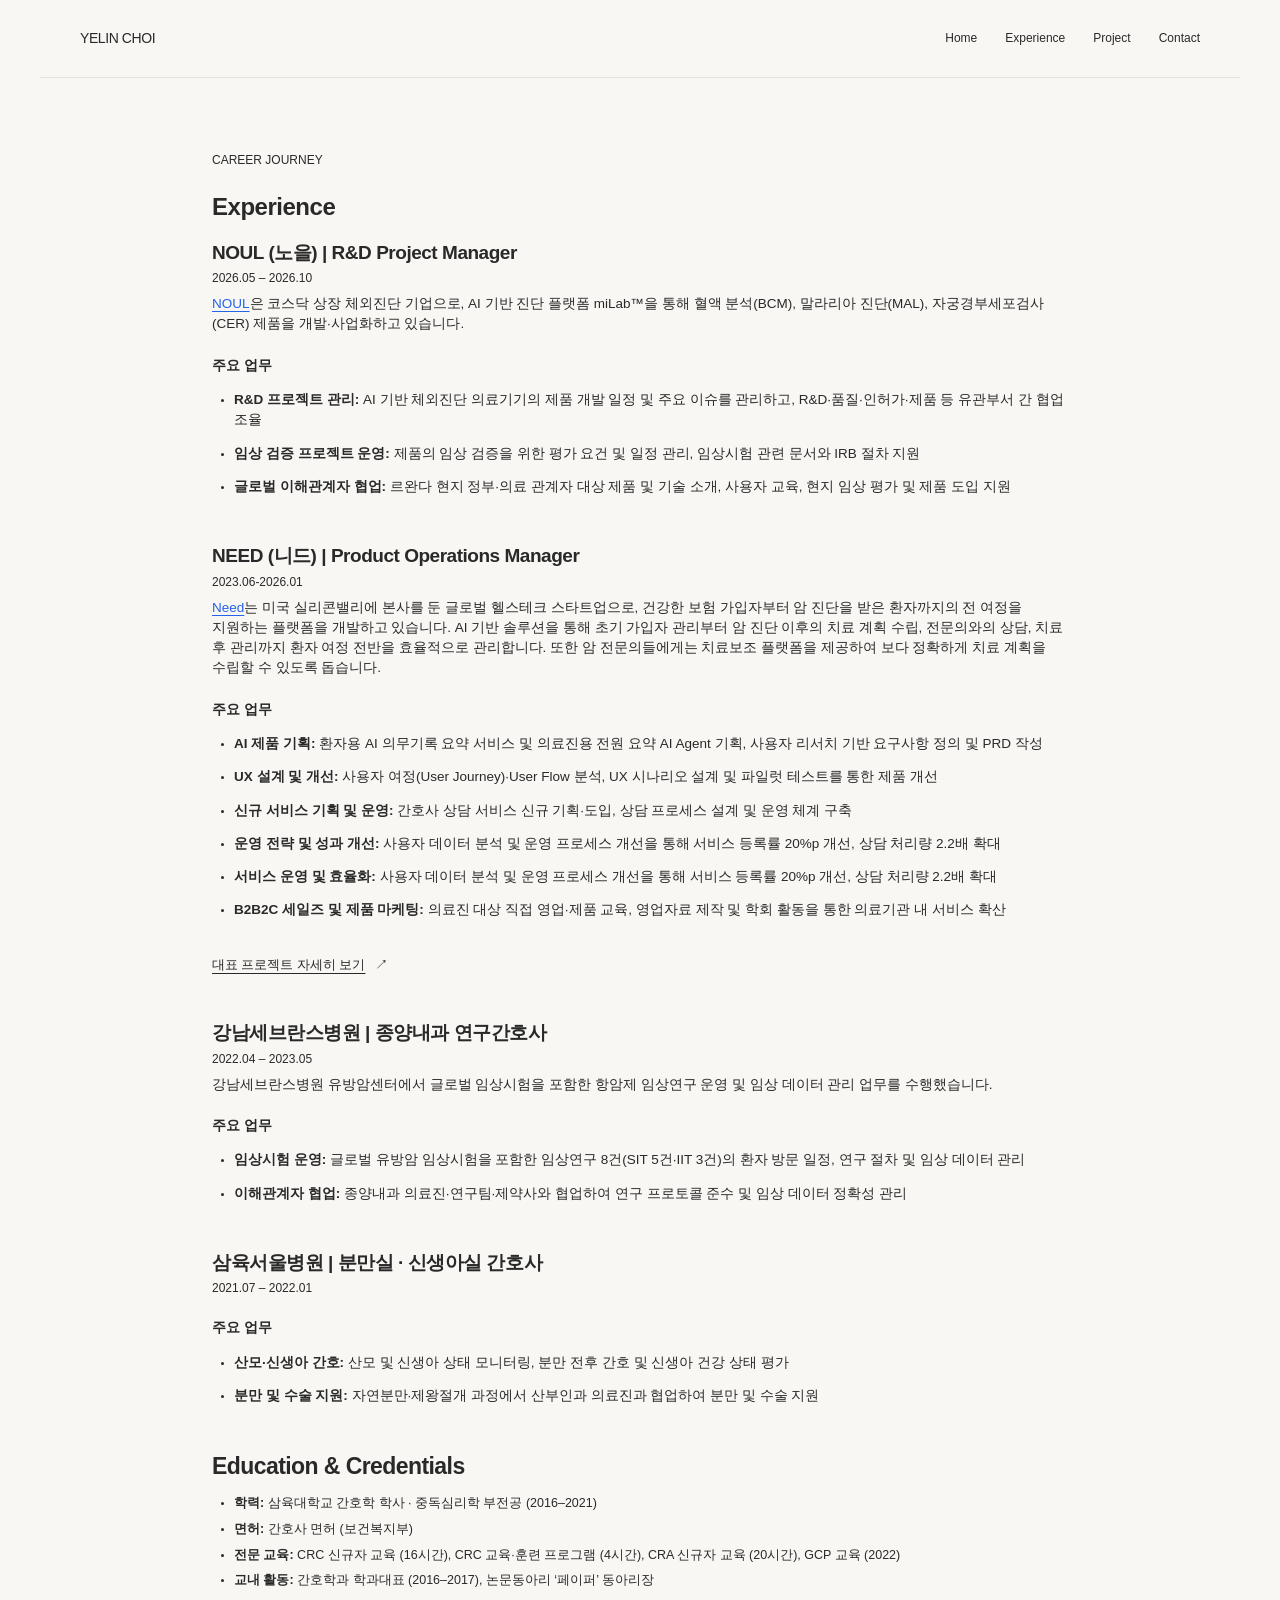
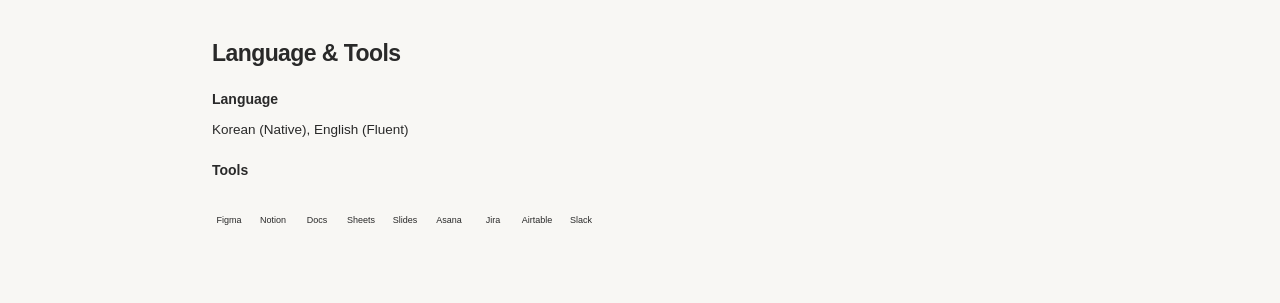
==== commit 3b211847: "Mark Tools section for stacked layout and refresh stylesheet cache" ====
--- a/experience.html
+++ b/experience.html
@@ -1,7 +1,7 @@
-<!doctype html><html lang="ko"><head><meta charset="utf-8"><meta name="viewport" content="width=device-width, initial-scale=1"><title>Experience | 최예린 · Yelin Choi</title><meta name="description" content="임상 현장에서 AI 제품 기획, 운영 전략, 비즈니스까지. 최예린의 프로젝트와 경력을 소개합니다."><meta name="theme-color" content="#f8f7f4"><link rel="icon" href="assets/favicon.svg" type="image/svg+xml"><link rel="stylesheet" href="style.css"><script defer src="projects.js"></script><script defer src="app.js"></script></head><body class="experience-reference-body"><header class="site-header"><a class="brand" href="index.html">YELIN CHOI</a><nav aria-label="주 메뉴"><a href="index.html">Home</a><a href="experience.html">Experience</a><a href="work.html">Project</a><a href="index.html#contact">Contact</a></nav></header><main class="experience-reference-main"><section class="experience-reference"><p class="reference-eyebrow">CAREER JOURNEY</p><h1>Experience</h1>
+<!doctype html><html lang="ko"><head><meta charset="utf-8"><meta name="viewport" content="width=device-width, initial-scale=1"><title>Experience | 최예린 · Yelin Choi</title><meta name="description" content="임상 현장에서 AI 제품 기획, 운영 전략, 비즈니스까지. 최예린의 프로젝트와 경력을 소개합니다."><meta name="theme-color" content="#f8f7f4"><link rel="icon" href="assets/favicon.svg" type="image/svg+xml"><link rel="stylesheet" href="style.css?v=20261022-tools-stack"><script defer src="projects.js"></script><script defer src="app.js"></script></head><body class="experience-reference-body"><header class="site-header"><a class="brand" href="index.html">YELIN CHOI</a><nav aria-label="주 메뉴"><a href="index.html">Home</a><a href="experience.html">Experience</a><a href="work.html">Project</a><a href="index.html#contact">Contact</a></nav></header><main class="experience-reference-main"><section class="experience-reference"><p class="reference-eyebrow">CAREER JOURNEY</p><h1>Experience</h1>
 <article class="reference-job"><h2>NOUL (노을) | R&amp;D Project Manager</h2><p class="reference-date">2026.05 – 2026.10</p><p><a href="https://noul.com/" target="_blank" rel="noopener noreferrer">NOUL</a>은 코스닥 상장 체외진단 기업으로, AI 기반 진단 플랫폼 miLab™을 통해 혈액 분석(BCM), 말라리아 진단(MAL), 자궁경부세포검사(CER) 제품을 개발·사업화하고 있습니다.</p><h3>주요 업무</h3><ul><li><strong>R&amp;D 프로젝트 관리:</strong> AI 기반 체외진단 의료기기의 제품 개발 일정 및 주요 이슈를 관리하고, R&amp;D·품질·인허가·제품 등 유관부서 간 협업 조율</li><li><strong>임상 검증 프로젝트 운영:</strong> 제품의 임상 검증을 위한 평가 요건 및 일정 관리, 임상시험 관련 문서와 IRB 절차 지원</li><li><strong>글로벌 이해관계자 협업:</strong> 르완다 현지 정부·의료 관계자 대상 제품 및 기술 소개, 사용자 교육, 현지 임상 평가 및 제품 도입 지원</li></ul></article>
 <article class="reference-job"><h2>NEED (니드) | Product Operations Manager</h2><p class="reference-date">2023.06-2026.01</p><p><a class="reference-company-name" href="https://www.need.ai/kr" target="_blank" rel="noopener noreferrer" aria-label="Need 회사 홈페이지 (새 창)">Need</a>는 미국 실리콘밸리에 본사를 둔 글로벌 헬스테크 스타트업으로, 건강한 보험 가입자부터 암 진단을 받은 환자까지의 전 여정을 지원하는 플랫폼을 개발하고 있습니다. AI 기반 솔루션을 통해 초기 가입자 관리부터 암 진단 이후의 치료 계획 수립, 전문의와의 상담, 치료 후 관리까지 환자 여정 전반을 효율적으로 관리합니다. 또한 암 전문의들에게는 치료보조 플랫폼을 제공하여 보다 정확하게 치료 계획을 수립할 수 있도록 돕습니다.</p><h3>주요 업무</h3><ul><li><strong>AI 제품 기획:</strong> 환자용 AI 의무기록 요약 서비스 및 의료진용 전원 요약 AI Agent 기획, 사용자 리서치 기반 요구사항 정의 및 PRD 작성</li><li><strong>UX 설계 및 개선:</strong> 사용자 여정(User Journey)·User Flow 분석, UX 시나리오 설계 및 파일럿 테스트를 통한 제품 개선</li><li><strong>신규 서비스 기획 및 운영:</strong> 간호사 상담 서비스 신규 기획·도입, 상담 프로세스 설계 및 운영 체계 구축</li><li><strong>운영 전략 및 성과 개선:</strong> 사용자 데이터 분석 및 운영 프로세스 개선을 통해 서비스 등록률 20%p 개선, 상담 처리량 2.2배 확대</li><li><strong>서비스 운영 및 효율화:</strong> 사용자 데이터 분석 및 운영 프로세스 개선을 통해 서비스 등록률 20%p 개선, 상담 처리량 2.2배 확대</li><li><strong>B2B2C 세일즈 및 제품 마케팅:</strong> 의료진 대상 직접 영업·제품 교육, 영업자료 제작 및 학회 활동을 통한 의료기관 내 서비스 확산</li></ul><a class="reference-project-link" href="work.html"><span>대표 프로젝트 자세히 보기</span><span class="reference-project-arrow" aria-hidden="true">↗</span></a></article>
 <article class="reference-job"><h2>강남세브란스병원 | 종양내과 연구간호사</h2><p class="reference-date">2022.04 – 2023.05</p><p>강남세브란스병원 유방암센터에서 글로벌 임상시험을 포함한 항암제 임상연구 운영 및 임상 데이터 관리 업무를 수행했습니다.</p><h3>주요 업무</h3><ul><li><strong>임상시험 운영:</strong> 글로벌 유방암 임상시험을 포함한 임상연구 8건(SIT 5건·IIT 3건)의 환자 방문 일정, 연구 절차 및 임상 데이터 관리</li><li><strong>이해관계자 협업:</strong> 종양내과 의료진·연구팀·제약사와 협업하여 연구 프로토콜 준수 및 임상 데이터 정확성 관리</li></ul></article>
 <article class="reference-job"><h2>삼육서울병원 | 분만실 · 신생아실 간호사</h2><p class="reference-date">2021.07 – 2022.01</p><h3>주요 업무</h3><ul><li><strong>산모·신생아 간호:</strong> 산모 및 신생아 상태 모니터링, 분만 전후 간호 및 신생아 건강 상태 평가</li><li><strong>분만 및 수술 지원:</strong> 자연분만·제왕절개 과정에서 산부인과 의료진과 협업하여 분만 및 수술 지원</li></ul></article>
 <section class="reference-extra"><h2>Education &amp; Credentials</h2><ul><li><strong>학력:</strong> 삼육대학교 간호학 학사 · 중독심리학 부전공 (2016–2021)</li><li><strong>면허:</strong> 간호사 면허 (보건복지부)</li><li><strong>전문 교육:</strong> CRC 신규자 교육 (16시간), CRC 교육·훈련 프로그램 (4시간), CRA 신규자 교육 (20시간), GCP 교육 (2022)</li><li><strong>교내 활동:</strong> 간호학과 학과대표 (2016–2017), 논문동아리 ‘페이퍼’ 동아리장</li></ul></section>
-<section class="reference-extra language-tools"><h2>Language &amp; Tools</h2><div class="language-tools-group"><h3>Language</h3><p>Korean (Native), English (Fluent)</p></div><div class="language-tools-group"><h3>Tools</h3><ul class="brand-tools" aria-label="Tools"><li class="brand-tool"><img src="https://raw.githubusercontent.com/homarr-labs/dashboard-icons/main/svg/figma.svg" alt="" width="32" height="32" loading="lazy"><span>Figma</span></li><li class="brand-tool"><img src="https://raw.githubusercontent.com/homarr-labs/dashboard-icons/main/svg/notion.svg" alt="" width="32" height="32" loading="lazy"><span>Notion</span></li><li class="brand-tool"><img src="https://raw.githubusercontent.com/homarr-labs/dashboard-icons/main/svg/google-docs.svg" alt="" width="32" height="32" loading="lazy"><span>Docs</span></li><li class="brand-tool"><img src="https://raw.githubusercontent.com/homarr-labs/dashboard-icons/main/svg/google-sheets.svg" alt="" width="32" height="32" loading="lazy"><span>Sheets</span></li><li class="brand-tool"><img src="https://raw.githubusercontent.com/homarr-labs/dashboard-icons/main/svg/google-slides.svg" alt="" width="32" height="32" loading="lazy"><span>Slides</span></li><li class="brand-tool"><img src="https://raw.githubusercontent.com/homarr-labs/dashboard-icons/main/svg/asana.svg" alt="" width="32" height="32" loading="lazy"><span>Asana</span></li><li class="brand-tool"><img src="https://raw.githubusercontent.com/homarr-labs/dashboard-icons/main/svg/jira.svg" alt="" width="32" height="32" loading="lazy"><span>Jira</span></li><li class="brand-tool"><img src="https://raw.githubusercontent.com/homarr-labs/dashboard-icons/main/svg/airtable.svg" alt="" width="32" height="32" loading="lazy"><span>Airtable</span></li><li class="brand-tool"><img src="https://raw.githubusercontent.com/homarr-labs/dashboard-icons/main/svg/slack.svg" alt="" width="32" height="32" loading="lazy"><span>Slack</span></li></ul></div></section></section></main></body></html>+<section class="reference-extra language-tools"><h2>Language &amp; Tools</h2><div class="language-tools-group"><h3>Language</h3><p>Korean (Native), English (Fluent)</p></div><div class="language-tools-group tools-stacked"><h3>Tools</h3><ul class="brand-tools" aria-label="Tools"><li class="brand-tool"><img src="https://raw.githubusercontent.com/homarr-labs/dashboard-icons/main/svg/figma.svg" alt="" width="32" height="32" loading="lazy"><span>Figma</span></li><li class="brand-tool"><img src="https://raw.githubusercontent.com/homarr-labs/dashboard-icons/main/svg/notion.svg" alt="" width="32" height="32" loading="lazy"><span>Notion</span></li><li class="brand-tool"><img src="https://raw.githubusercontent.com/homarr-labs/dashboard-icons/main/svg/google-docs.svg" alt="" width="32" height="32" loading="lazy"><span>Docs</span></li><li class="brand-tool"><img src="https://raw.githubusercontent.com/homarr-labs/dashboard-icons/main/svg/google-sheets.svg" alt="" width="32" height="32" loading="lazy"><span>Sheets</span></li><li class="brand-tool"><img src="https://raw.githubusercontent.com/homarr-labs/dashboard-icons/main/svg/google-slides.svg" alt="" width="32" height="32" loading="lazy"><span>Slides</span></li><li class="brand-tool"><img src="https://raw.githubusercontent.com/homarr-labs/dashboard-icons/main/svg/asana.svg" alt="" width="32" height="32" loading="lazy"><span>Asana</span></li><li class="brand-tool"><img src="https://raw.githubusercontent.com/homarr-labs/dashboard-icons/main/svg/jira.svg" alt="" width="32" height="32" loading="lazy"><span>Jira</span></li><li class="brand-tool"><img src="https://raw.githubusercontent.com/homarr-labs/dashboard-icons/main/svg/airtable.svg" alt="" width="32" height="32" loading="lazy"><span>Airtable</span></li><li class="brand-tool"><img src="https://raw.githubusercontent.com/homarr-labs/dashboard-icons/main/svg/slack.svg" alt="" width="32" height="32" loading="lazy"><span>Slack</span></li></ul></div></section></section></main></body></html>
--- a/style.css
+++ b/style.css
@@ -182,3 +182,60 @@
 .contact-redesign .contact-copy-status{color:#B7BDB2;font-size:11px;line-height:1.5;min-height:0}
 @media(max-width:1199px){.contact.contact-redesign{margin-left:-40px;margin-right:-40px;padding:65px 40px;gap:40px}}
 @media(max-width:809px){.contact.contact-redesign{grid-template-columns:1fr;gap:34px;margin:64px -24px 0;padding:56px 24px 70px}.contact-redesign h2{font-size:26px}.contact-redesign .contact-description{font-size:14px}.contact-redesign .contact-methods{max-width:420px;gap:20px}}
+
+/* Minimal editorial project link, with restrained hover movement */
+.experience-reference .reference-project-link{display:inline-flex;align-items:center;gap:10px;text-decoration:none}
+.experience-reference .reference-project-link span:first-child{text-decoration:underline;text-underline-offset:4px;text-decoration-thickness:1px}
+.experience-reference .reference-project-arrow{display:inline-block;transition:transform .2s ease}
+.experience-reference .reference-project-link:hover .reference-project-arrow{transform:translate(3px,-3px)}
+@media(prefers-reduced-motion:reduce){.experience-reference .reference-project-arrow,.contact-redesign .contact-arrow{transition:none}}
+
+/* Contact card redesign: override previous charcoal treatment, scoped to home contact only */
+.contact.contact-redesign.contact-cards{position:relative;isolation:isolate;background:#F7F6F2;color:#30332F;grid-template-columns:minmax(0,55fr) minmax(0,45fr);gap:44px;align-items:center;margin:80px -80px 0;padding:100px 80px 112px;border:0}
+.contact-cards .contact-eyebrow{color:#777A73;letter-spacing:.13em;margin:0 0 25px}
+.contact-cards h2{color:#30332F;font-size:clamp(26px,2.8vw,36px);line-height:1.45;letter-spacing:-.045em;margin:0 0 28px}
+.contact-cards .contact-description{color:#777A73;font-size:15px;line-height:1.95}
+.contact-cards .contact-methods{display:grid;grid-template-columns:minmax(0,1fr);gap:16px;max-width:none}
+.contact-cards .contact-card{position:relative;display:flex;flex-direction:column;justify-content:center;min-width:0;min-height:156px;padding:26px 28px;border:1px solid #DDDED7;border-radius:14px;background:#EBEAE5;color:#30332F;text-decoration:none;transition:background .2s ease,transform .2s ease,border-color .2s ease}
+.contact-cards .contact-card:hover,.contact-cards .contact-card:focus-within{background:#E2E3DC;border-color:#C9CCC3;transform:translateY(-2px)}
+.contact-cards .contact-card-link{display:flex;flex-direction:column;align-items:flex-start;gap:11px;min-width:0;text-decoration:none}
+.contact-cards .contact-card-icon{display:inline-flex;width:23px;height:23px;align-items:center;justify-content:center;color:#30332F}
+.contact-cards .contact-card-icon svg{width:23px;height:23px}
+.contact-cards .contact-card-title{font-size:16px;font-weight:600;line-height:1.5;letter-spacing:-.02em}
+.contact-cards .contact-card-arrow{position:absolute;right:27px;top:25px;font-size:20px;line-height:1;transition:transform .2s ease}
+.contact-cards .contact-card:hover .contact-card-arrow,.contact-cards .contact-card:focus-within .contact-card-arrow{transform:translate(2px,-2px)}
+.contact-cards .contact-email-detail{display:flex;align-items:center;gap:8px;flex-wrap:wrap;margin-top:7px;min-width:0}
+.contact-cards .contact-email-text{font-size:13px;line-height:1.6;color:#777A73;overflow-wrap:anywhere}
+.contact-cards .contact-copy-button{display:inline-flex;align-items:center;justify-content:center;flex:none;width:30px;height:30px;padding:5px;border:1px solid transparent;border-radius:7px;background:transparent;color:#777A73;cursor:pointer}
+.contact-cards .contact-copy-button:hover{color:#30332F;background:#D7D9D1}
+.contact-cards .contact-copy-button svg{width:17px;height:17px}
+.contact-cards .contact-toast{position:fixed;z-index:100;left:50%;bottom:26px;transform:translate(-50%,12px);padding:10px 16px;border-radius:8px;background:#30332F;color:#F7F6F2;font-size:12px;line-height:1.5;opacity:0;pointer-events:none;transition:opacity .2s ease,transform .2s ease;max-width:min(90vw,380px);text-align:center}
+.contact-cards .contact-toast.is-visible{opacity:1;transform:translate(-50%,0)}
+@media(max-width:1199px){.contact.contact-redesign.contact-cards{margin-left:-40px;margin-right:-40px;padding:80px 40px;gap:32px}}
+@media(max-width:809px){.contact.contact-redesign.contact-cards{grid-template-columns:minmax(0,1fr);margin:64px -24px 0;padding:68px 24px 76px;gap:36px}.contact-cards h2{font-size:27px}.contact-cards .contact-description{font-size:14px}.contact-cards .contact-methods{max-width:none}.contact-cards .contact-card{min-height:142px;padding:24px}}
+@media(prefers-reduced-motion:reduce){.contact-cards .contact-card,.contact-cards .contact-card-arrow,.contact-cards .contact-toast{transition:none}}
+
+.contact-cards .contact-card-copy-trigger{appearance:none;width:100%;padding:0;border:0;background:transparent;color:inherit;font:inherit;text-align:left;cursor:pointer}
+.contact-cards .contact-card-copy-trigger:focus-visible{outline:2px solid #777A73;outline-offset:5px;border-radius:4px}
+
+/* HOW I WORK — editorial capabilities, no cards or decorative graphics */
+.how-i-work{padding:100px 0 112px;color:var(--ink);background:transparent}
+.how-i-work>.eyebrow{margin:0 0 22px}
+.how-i-work>h2{font-size:clamp(27px,3.2vw,43px);line-height:1.3;letter-spacing:-.045em;margin:0 0 64px;font-weight:700}
+.how-i-work-grid{display:grid;grid-template-columns:repeat(2,minmax(0,1fr));column-gap:60px;row-gap:58px}
+.how-i-work-item{min-width:0;border-top:1px solid var(--line);padding-top:27px}
+.how-i-work-item h3{font-size:clamp(23px,2.3vw,32px);font-weight:700;line-height:1.3;letter-spacing:-.035em;overflow-wrap:break-word;margin:0 0 19px}
+.how-i-work-item p{font-size:15px;line-height:1.8;margin:0 0 13px}
+.how-i-work-item .how-i-work-evidence{font-size:13px;line-height:1.75;color:#85877F;margin:0}
+@media(max-width:809px){.how-i-work{padding:72px 0 80px}.how-i-work>h2{margin-bottom:42px}.how-i-work-grid{grid-template-columns:minmax(0,1fr);gap:36px}.how-i-work-item{padding-top:22px}.how-i-work-item h3{font-size:clamp(22px,6vw,29px)}.how-i-work-item p{font-size:14px}.how-i-work-item .how-i-work-evidence{font-size:12px}}
+/* Experience: visible links to company homepages */
+.experience-reference .reference-job p a[href="https://noul.com/"],
+.experience-reference .reference-job p a[href="https://www.need.ai/kr"]{color:#2563EB;text-decoration:underline;text-underline-offset:3px}
+.experience-reference .reference-job p a[href="https://noul.com/"]:hover,
+.experience-reference .reference-job p a[href="https://www.need.ai/kr"]:hover{color:#1D4ED8}
+/* Experience: Tools heading above the logo row at all widths */
+.experience-reference .language-tools-group:last-child{display:block}
+.experience-reference .language-tools-group:last-child h3{width:auto;margin:0 0 14px}
+.experience-reference .language-tools-group:last-child .brand-tools{display:flex;flex-wrap:wrap;flex:none;gap:12px 10px;margin:0;padding:0;align-items:flex-start;justify-content:flex-start}
+@media(min-width:810px){.experience-reference .language-tools-group:last-child{display:block}.experience-reference .language-tools-group:last-child .brand-tools{flex-wrap:wrap;gap:12px 10px;margin:0}}
+@media(max-width:809px){.experience-reference .language-tools-group:last-child{display:block}.experience-reference .language-tools-group:last-child h3{width:auto;margin:0 0 14px}.experience-reference .language-tools-group:last-child .brand-tools{flex:none;gap:12px 10px;margin:0}}
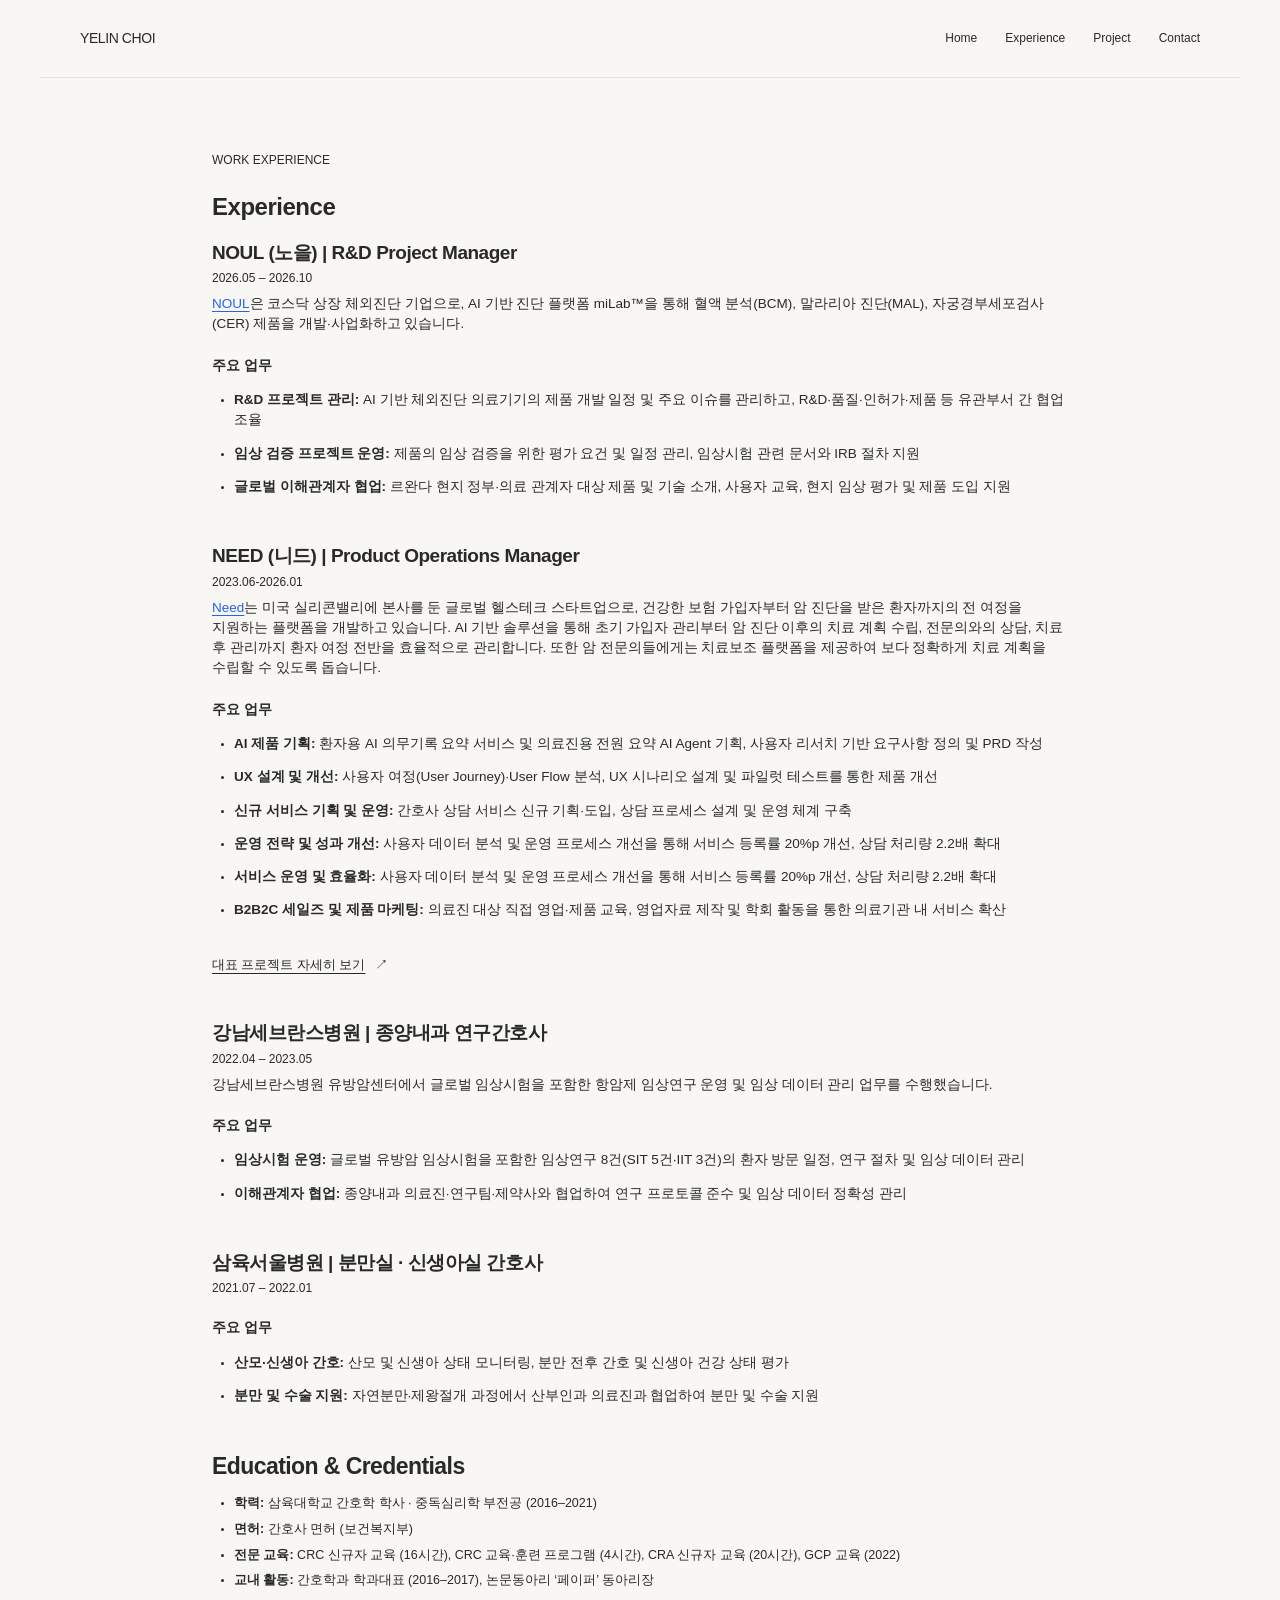
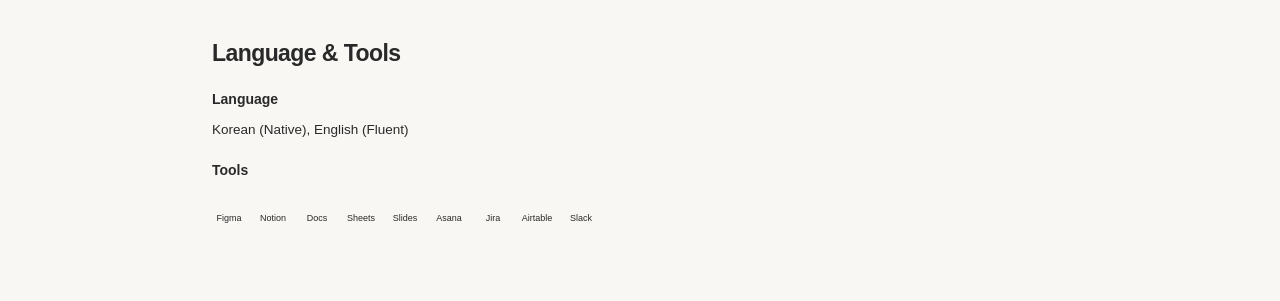
==== commit 452fbb8c: "Rename Experience eyebrow to WORK EXPERIENCE" ====
--- a/experience.html
+++ b/experience.html
@@ -1,4 +1,4 @@
-<!doctype html><html lang="ko"><head><meta charset="utf-8"><meta name="viewport" content="width=device-width, initial-scale=1"><title>Experience | 최예린 · Yelin Choi</title><meta name="description" content="임상 현장에서 AI 제품 기획, 운영 전략, 비즈니스까지. 최예린의 프로젝트와 경력을 소개합니다."><meta name="theme-color" content="#f8f7f4"><link rel="icon" href="assets/favicon.svg" type="image/svg+xml"><link rel="stylesheet" href="style.css?v=20261022-tools-stack"><script defer src="projects.js"></script><script defer src="app.js"></script></head><body class="experience-reference-body"><header class="site-header"><a class="brand" href="index.html">YELIN CHOI</a><nav aria-label="주 메뉴"><a href="index.html">Home</a><a href="experience.html">Experience</a><a href="work.html">Project</a><a href="index.html#contact">Contact</a></nav></header><main class="experience-reference-main"><section class="experience-reference"><p class="reference-eyebrow">CAREER JOURNEY</p><h1>Experience</h1>
+<!doctype html><html lang="ko"><head><meta charset="utf-8"><meta name="viewport" content="width=device-width, initial-scale=1"><title>Experience | 최예린 · Yelin Choi</title><meta name="description" content="임상 현장에서 AI 제품 기획, 운영 전략, 비즈니스까지. 최예린의 프로젝트와 경력을 소개합니다."><meta name="theme-color" content="#f8f7f4"><link rel="icon" href="assets/favicon.svg" type="image/svg+xml"><link rel="stylesheet" href="style.css?v=20261022-tools-stack"><script defer src="projects.js"></script><script defer src="app.js"></script></head><body class="experience-reference-body"><header class="site-header"><a class="brand" href="index.html">YELIN CHOI</a><nav aria-label="주 메뉴"><a href="index.html">Home</a><a href="experience.html">Experience</a><a href="work.html">Project</a><a href="index.html#contact">Contact</a></nav></header><main class="experience-reference-main"><section class="experience-reference"><p class="reference-eyebrow">WORK EXPERIENCE</p><h1>Experience</h1>
 <article class="reference-job"><h2>NOUL (노을) | R&amp;D Project Manager</h2><p class="reference-date">2026.05 – 2026.10</p><p><a href="https://noul.com/" target="_blank" rel="noopener noreferrer">NOUL</a>은 코스닥 상장 체외진단 기업으로, AI 기반 진단 플랫폼 miLab™을 통해 혈액 분석(BCM), 말라리아 진단(MAL), 자궁경부세포검사(CER) 제품을 개발·사업화하고 있습니다.</p><h3>주요 업무</h3><ul><li><strong>R&amp;D 프로젝트 관리:</strong> AI 기반 체외진단 의료기기의 제품 개발 일정 및 주요 이슈를 관리하고, R&amp;D·품질·인허가·제품 등 유관부서 간 협업 조율</li><li><strong>임상 검증 프로젝트 운영:</strong> 제품의 임상 검증을 위한 평가 요건 및 일정 관리, 임상시험 관련 문서와 IRB 절차 지원</li><li><strong>글로벌 이해관계자 협업:</strong> 르완다 현지 정부·의료 관계자 대상 제품 및 기술 소개, 사용자 교육, 현지 임상 평가 및 제품 도입 지원</li></ul></article>
 <article class="reference-job"><h2>NEED (니드) | Product Operations Manager</h2><p class="reference-date">2023.06-2026.01</p><p><a class="reference-company-name" href="https://www.need.ai/kr" target="_blank" rel="noopener noreferrer" aria-label="Need 회사 홈페이지 (새 창)">Need</a>는 미국 실리콘밸리에 본사를 둔 글로벌 헬스테크 스타트업으로, 건강한 보험 가입자부터 암 진단을 받은 환자까지의 전 여정을 지원하는 플랫폼을 개발하고 있습니다. AI 기반 솔루션을 통해 초기 가입자 관리부터 암 진단 이후의 치료 계획 수립, 전문의와의 상담, 치료 후 관리까지 환자 여정 전반을 효율적으로 관리합니다. 또한 암 전문의들에게는 치료보조 플랫폼을 제공하여 보다 정확하게 치료 계획을 수립할 수 있도록 돕습니다.</p><h3>주요 업무</h3><ul><li><strong>AI 제품 기획:</strong> 환자용 AI 의무기록 요약 서비스 및 의료진용 전원 요약 AI Agent 기획, 사용자 리서치 기반 요구사항 정의 및 PRD 작성</li><li><strong>UX 설계 및 개선:</strong> 사용자 여정(User Journey)·User Flow 분석, UX 시나리오 설계 및 파일럿 테스트를 통한 제품 개선</li><li><strong>신규 서비스 기획 및 운영:</strong> 간호사 상담 서비스 신규 기획·도입, 상담 프로세스 설계 및 운영 체계 구축</li><li><strong>운영 전략 및 성과 개선:</strong> 사용자 데이터 분석 및 운영 프로세스 개선을 통해 서비스 등록률 20%p 개선, 상담 처리량 2.2배 확대</li><li><strong>서비스 운영 및 효율화:</strong> 사용자 데이터 분석 및 운영 프로세스 개선을 통해 서비스 등록률 20%p 개선, 상담 처리량 2.2배 확대</li><li><strong>B2B2C 세일즈 및 제품 마케팅:</strong> 의료진 대상 직접 영업·제품 교육, 영업자료 제작 및 학회 활동을 통한 의료기관 내 서비스 확산</li></ul><a class="reference-project-link" href="work.html"><span>대표 프로젝트 자세히 보기</span><span class="reference-project-arrow" aria-hidden="true">↗</span></a></article>
 <article class="reference-job"><h2>강남세브란스병원 | 종양내과 연구간호사</h2><p class="reference-date">2022.04 – 2023.05</p><p>강남세브란스병원 유방암센터에서 글로벌 임상시험을 포함한 항암제 임상연구 운영 및 임상 데이터 관리 업무를 수행했습니다.</p><h3>주요 업무</h3><ul><li><strong>임상시험 운영:</strong> 글로벌 유방암 임상시험을 포함한 임상연구 8건(SIT 5건·IIT 3건)의 환자 방문 일정, 연구 절차 및 임상 데이터 관리</li><li><strong>이해관계자 협업:</strong> 종양내과 의료진·연구팀·제약사와 협업하여 연구 프로토콜 준수 및 임상 데이터 정확성 관리</li></ul></article>
--- a/style.css
+++ b/style.css
@@ -239,3 +239,51 @@
 .experience-reference .language-tools-group:last-child .brand-tools{display:flex;flex-wrap:wrap;flex:none;gap:12px 10px;margin:0;padding:0;align-items:flex-start;justify-content:flex-start}
 @media(min-width:810px){.experience-reference .language-tools-group:last-child{display:block}.experience-reference .language-tools-group:last-child .brand-tools{flex-wrap:wrap;gap:12px 10px;margin:0}}
 @media(max-width:809px){.experience-reference .language-tools-group:last-child{display:block}.experience-reference .language-tools-group:last-child h3{width:auto;margin:0 0 14px}.experience-reference .language-tools-group:last-child .brand-tools{flex:none;gap:12px 10px;margin:0}}
+
+/* Explicit Tools stacking; higher specificity than legacy desktop grid rules */
+.experience-reference .language-tools-group.tools-stacked{display:flex;flex-direction:column;align-items:flex-start;gap:12px;grid-template-columns:none}
+.experience-reference .language-tools-group.tools-stacked>h3{display:block;width:100%;flex:none;margin:0}
+.experience-reference .language-tools-group.tools-stacked>.brand-tools{display:flex;flex-direction:row;flex-wrap:wrap;flex:none;width:100%;min-width:0;align-items:flex-start;justify-content:flex-start;gap:12px 10px;margin:0;padding:0}
+@media(min-width:810px){.experience-reference .language-tools-group.tools-stacked{display:flex;flex-direction:column;grid-template-columns:none}.experience-reference .language-tools-group.tools-stacked>.brand-tools{flex-wrap:wrap;gap:12px 10px}}
+
+/* Shared editorial typography scale: equal hierarchy means equal size across pages.
+   Keep hero H1, individual project titles and job titles at their own levels. */
+:root{--type-section-heading:28px;--type-section-heading-mobile:23px}
+.how-i-work>h2,.featured>h2,.contact-cards .contact-copy>h2{font-size:var(--type-section-heading);font-weight:700;line-height:1.45;letter-spacing:-.045em}
+@media(max-width:809px){.how-i-work>h2,.featured>h2,.contact-cards .contact-copy>h2{font-size:var(--type-section-heading-mobile)}}
+
+/* Compact Contact cards; align card stack with GET IN TOUCH on desktop */
+@media(min-width:810px){
+.contact.contact-redesign.contact-cards{align-items:start}
+.contact-cards .contact-methods{align-self:start;gap:14px}
+.contact-cards .contact-card{min-height:128px;padding:20px 26px}
+.contact-cards .contact-card-link{gap:7px}
+.contact-cards .contact-email-detail{margin-top:4px}
+.contact-cards .contact-card-arrow{top:20px;right:25px}
+}
+
+/* Contact: align both columns by their actual top edges, not offsets. */
+@media(min-width:810px){
+  .contact.contact-redesign.contact-cards{align-items:start}
+  .contact.contact-redesign.contact-cards>.contact-copy,
+  .contact.contact-redesign.contact-cards>.contact-methods{
+    align-self:start;
+    min-width:0;
+    margin-block-start:0;
+    padding-block-start:0;
+  }
+  .contact.contact-redesign.contact-cards>.contact-copy>.contact-eyebrow{
+    margin-block-start:0;
+  }
+  .contact.contact-redesign.contact-cards>.contact-methods{
+    display:grid;
+    grid-template-columns:minmax(0,1fr);
+    grid-auto-rows:128px;
+    gap:14px;
+  }
+  .contact.contact-redesign.contact-cards>.contact-methods>.contact-card{
+    height:128px;
+    min-height:0;
+    box-sizing:border-box;
+  }
+}
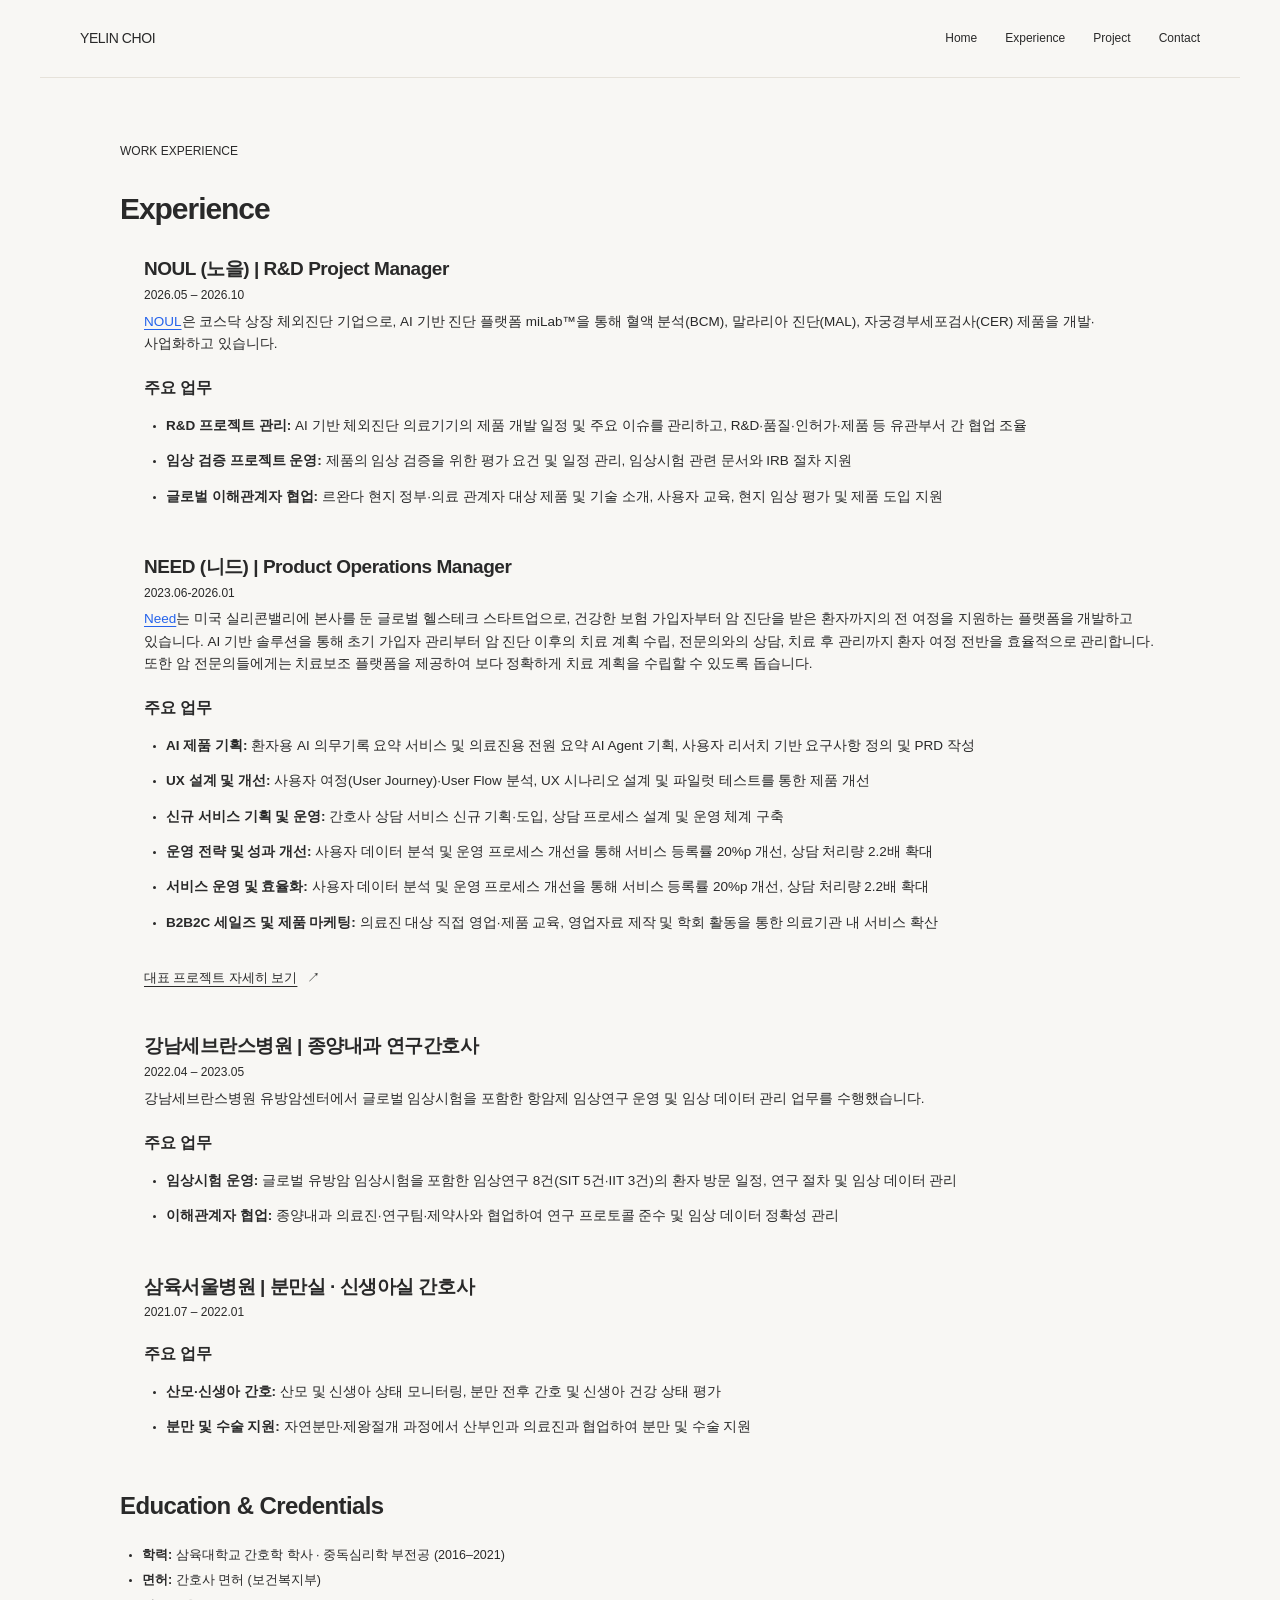
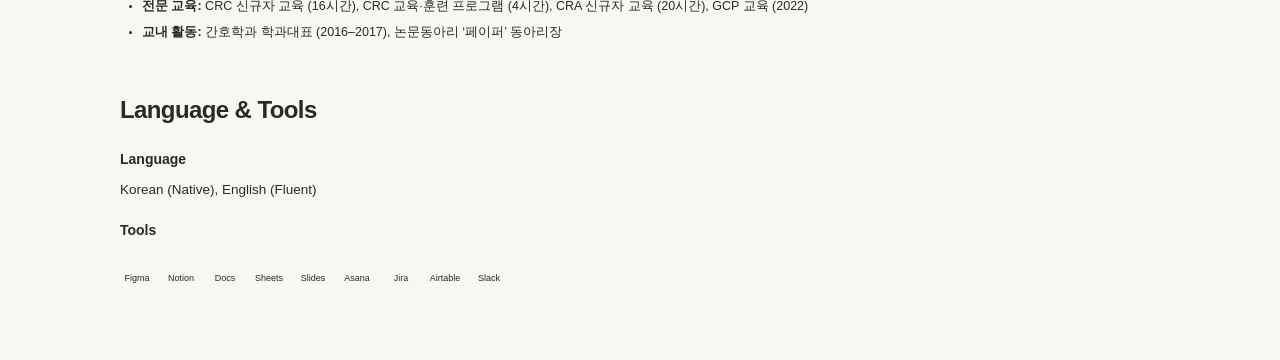
==== commit d5a535aa: "Refresh Experience stylesheet for shared subheading style" ====
--- a/experience.html
+++ b/experience.html
@@ -1,7 +1,9 @@
-<!doctype html><html lang="ko"><head><meta charset="utf-8"><meta name="viewport" content="width=device-width, initial-scale=1"><title>Experience | 최예린 · Yelin Choi</title><meta name="description" content="임상 현장에서 AI 제품 기획, 운영 전략, 비즈니스까지. 최예린의 프로젝트와 경력을 소개합니다."><meta name="theme-color" content="#f8f7f4"><link rel="icon" href="assets/favicon.svg" type="image/svg+xml"><link rel="stylesheet" href="style.css?v=20261022-tools-stack"><script defer src="projects.js"></script><script defer src="app.js"></script></head><body class="experience-reference-body"><header class="site-header"><a class="brand" href="index.html">YELIN CHOI</a><nav aria-label="주 메뉴"><a href="index.html">Home</a><a href="experience.html">Experience</a><a href="work.html">Project</a><a href="index.html#contact">Contact</a></nav></header><main class="experience-reference-main"><section class="experience-reference"><p class="reference-eyebrow">WORK EXPERIENCE</p><h1>Experience</h1>
+<!doctype html><html lang="ko"><head><meta charset="utf-8"><meta name="viewport" content="width=device-width, initial-scale=1"><title>Experience | 최예린 · Yelin Choi</title><meta name="description" content="임상 현장에서 AI 제품 기획, 운영 전략, 비즈니스까지. 최예린의 프로젝트와 경력을 소개합니다."><meta name="theme-color" content="#f8f7f4"><link rel="icon" href="assets/favicon.svg" type="image/svg+xml"><link rel="stylesheet" href="style.css?v=page-hierarchy-subheading-20261022"><script defer src="projects.js"></script><script defer src="app.js"></script></head><body class="experience-reference-body"><header class="site-header"><a class="brand" href="index.html">YELIN CHOI</a><nav aria-label="주 메뉴"><a href="index.html">Home</a><a href="experience.html">Experience</a><a href="work.html">Project</a><a href="index.html#contact">Contact</a></nav></header><main class="experience-reference-main"><section class="experience-reference"><p class="reference-eyebrow">WORK EXPERIENCE</p><h1>Experience</h1>
+<div class="career-list">
 <article class="reference-job"><h2>NOUL (노을) | R&amp;D Project Manager</h2><p class="reference-date">2026.05 – 2026.10</p><p><a href="https://noul.com/" target="_blank" rel="noopener noreferrer">NOUL</a>은 코스닥 상장 체외진단 기업으로, AI 기반 진단 플랫폼 miLab™을 통해 혈액 분석(BCM), 말라리아 진단(MAL), 자궁경부세포검사(CER) 제품을 개발·사업화하고 있습니다.</p><h3>주요 업무</h3><ul><li><strong>R&amp;D 프로젝트 관리:</strong> AI 기반 체외진단 의료기기의 제품 개발 일정 및 주요 이슈를 관리하고, R&amp;D·품질·인허가·제품 등 유관부서 간 협업 조율</li><li><strong>임상 검증 프로젝트 운영:</strong> 제품의 임상 검증을 위한 평가 요건 및 일정 관리, 임상시험 관련 문서와 IRB 절차 지원</li><li><strong>글로벌 이해관계자 협업:</strong> 르완다 현지 정부·의료 관계자 대상 제품 및 기술 소개, 사용자 교육, 현지 임상 평가 및 제품 도입 지원</li></ul></article>
 <article class="reference-job"><h2>NEED (니드) | Product Operations Manager</h2><p class="reference-date">2023.06-2026.01</p><p><a class="reference-company-name" href="https://www.need.ai/kr" target="_blank" rel="noopener noreferrer" aria-label="Need 회사 홈페이지 (새 창)">Need</a>는 미국 실리콘밸리에 본사를 둔 글로벌 헬스테크 스타트업으로, 건강한 보험 가입자부터 암 진단을 받은 환자까지의 전 여정을 지원하는 플랫폼을 개발하고 있습니다. AI 기반 솔루션을 통해 초기 가입자 관리부터 암 진단 이후의 치료 계획 수립, 전문의와의 상담, 치료 후 관리까지 환자 여정 전반을 효율적으로 관리합니다. 또한 암 전문의들에게는 치료보조 플랫폼을 제공하여 보다 정확하게 치료 계획을 수립할 수 있도록 돕습니다.</p><h3>주요 업무</h3><ul><li><strong>AI 제품 기획:</strong> 환자용 AI 의무기록 요약 서비스 및 의료진용 전원 요약 AI Agent 기획, 사용자 리서치 기반 요구사항 정의 및 PRD 작성</li><li><strong>UX 설계 및 개선:</strong> 사용자 여정(User Journey)·User Flow 분석, UX 시나리오 설계 및 파일럿 테스트를 통한 제품 개선</li><li><strong>신규 서비스 기획 및 운영:</strong> 간호사 상담 서비스 신규 기획·도입, 상담 프로세스 설계 및 운영 체계 구축</li><li><strong>운영 전략 및 성과 개선:</strong> 사용자 데이터 분석 및 운영 프로세스 개선을 통해 서비스 등록률 20%p 개선, 상담 처리량 2.2배 확대</li><li><strong>서비스 운영 및 효율화:</strong> 사용자 데이터 분석 및 운영 프로세스 개선을 통해 서비스 등록률 20%p 개선, 상담 처리량 2.2배 확대</li><li><strong>B2B2C 세일즈 및 제품 마케팅:</strong> 의료진 대상 직접 영업·제품 교육, 영업자료 제작 및 학회 활동을 통한 의료기관 내 서비스 확산</li></ul><a class="reference-project-link" href="work.html"><span>대표 프로젝트 자세히 보기</span><span class="reference-project-arrow" aria-hidden="true">↗</span></a></article>
 <article class="reference-job"><h2>강남세브란스병원 | 종양내과 연구간호사</h2><p class="reference-date">2022.04 – 2023.05</p><p>강남세브란스병원 유방암센터에서 글로벌 임상시험을 포함한 항암제 임상연구 운영 및 임상 데이터 관리 업무를 수행했습니다.</p><h3>주요 업무</h3><ul><li><strong>임상시험 운영:</strong> 글로벌 유방암 임상시험을 포함한 임상연구 8건(SIT 5건·IIT 3건)의 환자 방문 일정, 연구 절차 및 임상 데이터 관리</li><li><strong>이해관계자 협업:</strong> 종양내과 의료진·연구팀·제약사와 협업하여 연구 프로토콜 준수 및 임상 데이터 정확성 관리</li></ul></article>
 <article class="reference-job"><h2>삼육서울병원 | 분만실 · 신생아실 간호사</h2><p class="reference-date">2021.07 – 2022.01</p><h3>주요 업무</h3><ul><li><strong>산모·신생아 간호:</strong> 산모 및 신생아 상태 모니터링, 분만 전후 간호 및 신생아 건강 상태 평가</li><li><strong>분만 및 수술 지원:</strong> 자연분만·제왕절개 과정에서 산부인과 의료진과 협업하여 분만 및 수술 지원</li></ul></article>
+</div>
 <section class="reference-extra"><h2>Education &amp; Credentials</h2><ul><li><strong>학력:</strong> 삼육대학교 간호학 학사 · 중독심리학 부전공 (2016–2021)</li><li><strong>면허:</strong> 간호사 면허 (보건복지부)</li><li><strong>전문 교육:</strong> CRC 신규자 교육 (16시간), CRC 교육·훈련 프로그램 (4시간), CRA 신규자 교육 (20시간), GCP 교육 (2022)</li><li><strong>교내 활동:</strong> 간호학과 학과대표 (2016–2017), 논문동아리 ‘페이퍼’ 동아리장</li></ul></section>
 <section class="reference-extra language-tools"><h2>Language &amp; Tools</h2><div class="language-tools-group"><h3>Language</h3><p>Korean (Native), English (Fluent)</p></div><div class="language-tools-group tools-stacked"><h3>Tools</h3><ul class="brand-tools" aria-label="Tools"><li class="brand-tool"><img src="https://raw.githubusercontent.com/homarr-labs/dashboard-icons/main/svg/figma.svg" alt="" width="32" height="32" loading="lazy"><span>Figma</span></li><li class="brand-tool"><img src="https://raw.githubusercontent.com/homarr-labs/dashboard-icons/main/svg/notion.svg" alt="" width="32" height="32" loading="lazy"><span>Notion</span></li><li class="brand-tool"><img src="https://raw.githubusercontent.com/homarr-labs/dashboard-icons/main/svg/google-docs.svg" alt="" width="32" height="32" loading="lazy"><span>Docs</span></li><li class="brand-tool"><img src="https://raw.githubusercontent.com/homarr-labs/dashboard-icons/main/svg/google-sheets.svg" alt="" width="32" height="32" loading="lazy"><span>Sheets</span></li><li class="brand-tool"><img src="https://raw.githubusercontent.com/homarr-labs/dashboard-icons/main/svg/google-slides.svg" alt="" width="32" height="32" loading="lazy"><span>Slides</span></li><li class="brand-tool"><img src="https://raw.githubusercontent.com/homarr-labs/dashboard-icons/main/svg/asana.svg" alt="" width="32" height="32" loading="lazy"><span>Asana</span></li><li class="brand-tool"><img src="https://raw.githubusercontent.com/homarr-labs/dashboard-icons/main/svg/jira.svg" alt="" width="32" height="32" loading="lazy"><span>Jira</span></li><li class="brand-tool"><img src="https://raw.githubusercontent.com/homarr-labs/dashboard-icons/main/svg/airtable.svg" alt="" width="32" height="32" loading="lazy"><span>Airtable</span></li><li class="brand-tool"><img src="https://raw.githubusercontent.com/homarr-labs/dashboard-icons/main/svg/slack.svg" alt="" width="32" height="32" loading="lazy"><span>Slack</span></li></ul></div></section></section></main></body></html>
--- a/style.css
+++ b/style.css
@@ -262,28 +262,115 @@
 .contact-cards .contact-card-arrow{top:20px;right:25px}
 }
 
-/* Contact: align both columns by their actual top edges, not offsets. */
+/* Exact same-level heading scale for HOW I WORK and Featured Work */
+.how-i-work>h2.editorial-section-heading,.featured>h2.editorial-section-heading{font-size:28px;line-height:1.45;font-weight:700;letter-spacing:-.045em}
+@media(max-width:809px){.how-i-work>h2.editorial-section-heading,.featured>h2.editorial-section-heading{font-size:23px}}
+
+/* Align Contact column tops structurally, without visual offsets */
 @media(min-width:810px){
-  .contact.contact-redesign.contact-cards{align-items:start}
-  .contact.contact-redesign.contact-cards>.contact-copy,
-  .contact.contact-redesign.contact-cards>.contact-methods{
-    align-self:start;
-    min-width:0;
-    margin-block-start:0;
-    padding-block-start:0;
+.contact.contact-redesign.contact-cards{align-items:start}
+.contact.contact-redesign.contact-cards>.contact-copy,
+.contact.contact-redesign.contact-cards>.contact-methods{align-self:start;min-width:0;margin-block-start:0;padding-block-start:0}
+.contact.contact-redesign.contact-cards>.contact-copy>.contact-eyebrow{margin-block-start:0}
+.contact.contact-redesign.contact-cards>.contact-methods{display:grid;grid-template-columns:minmax(0,1fr);grid-auto-rows:128px;gap:14px}
+.contact.contact-redesign.contact-cards>.contact-methods>.contact-card{height:128px;min-height:0;box-sizing:border-box}
+}
+
+/* Shared page-level layout and type scale — Home hero intentionally excluded. */
+:root{
+  --page-content-max:1200px;
+  --page-gutter:80px;
+  --page-top-space:64px;
+  --type-page-heading:30px;
+  --type-section-heading:24px;
+  --type-item-heading:19px;
+  --type-body:15px;
+  --type-caption:12px;
+  --type-eyebrow:12px;
+  --page-heading-gap:28px;
+  --eyebrow-heading-gap:28px;
+  --section-content-gap:24px;
+  --section-stack-gap:52px;
+}
+body:not(.experience-reference-body)>main,
+.experience-reference-body>main.experience-reference-main{
+  width:100%;max-width:var(--page-content-max);margin-inline:auto;
+  padding:var(--page-top-space) var(--page-gutter) 0;
+}
+.experience-reference-body>main.experience-reference-main{
+  padding-bottom:max(76px,2cm);
+}
+.work-page,.experience-reference{width:100%;max-width:none;margin:0}
+.work-page>.eyebrow,.experience-reference>.reference-eyebrow{
+  display:block;color:var(--ink);font-size:var(--type-eyebrow);
+  font-weight:400;line-height:1.6;letter-spacing:0;
+  margin:0 0 var(--eyebrow-heading-gap);
+}
+.work-page>h1.page-title,.experience-reference>h1{
+  color:var(--ink);font-size:var(--type-page-heading);font-weight:700;
+  line-height:1.3;letter-spacing:-.035em;margin:0 0 var(--page-heading-gap);
+}
+.experience-reference>.career-list{
+  padding-left:24px;
+  margin:0 0 var(--section-stack-gap);
+}
+.experience-reference>.career-list>.reference-job{
+  margin-bottom:46px;
+}
+.experience-reference>.career-list>.reference-job:last-child{margin-bottom:0}
+.experience-reference>.career-list>.reference-job>h2{
+  font-size:var(--type-item-heading);font-weight:700;line-height:1.35;letter-spacing:-.025em;
+}
+.experience-reference>.reference-extra{
+  margin:0 0 var(--section-stack-gap);padding:0;
+}
+.experience-reference>.reference-extra:last-child{margin-bottom:0}
+.experience-reference>.reference-extra>h2{
+  color:var(--ink);font-size:var(--type-section-heading);
+  font-weight:700;line-height:1.3;letter-spacing:-.025em;
+  margin:0 0 var(--section-content-gap);
+}
+.experience-reference .reference-date{font-size:var(--type-caption)}
+.experience-reference .reference-job>p:not(.reference-date),
+.experience-reference .reference-job li{line-height:1.65}
+.work-page .project-card h3{font-size:var(--type-item-heading);line-height:1.35;font-weight:700}
+.work-page .project-card .description{font-size:var(--type-body)}
+.work-page .project-card .category,.work-page .project-card .period{font-size:var(--type-caption)}
+/* Detail pages share the outer page grid; their internal sections remain unchanged. */
+.detail-page{max-width:none;margin:0}
+@media(max-width:809px){
+  :root{
+    --page-gutter:24px;--page-top-space:56px;
+    --type-page-heading:25px;--type-section-heading:22px;
+    --type-item-heading:18px;--eyebrow-heading-gap:24px;
+    --page-heading-gap:24px;--section-content-gap:18px;--section-stack-gap:42px;
   }
-  .contact.contact-redesign.contact-cards>.contact-copy>.contact-eyebrow{
-    margin-block-start:0;
+  body:not(.experience-reference-body)>main,
+  .experience-reference-body>main.experience-reference-main{
+    padding:var(--page-top-space) var(--page-gutter) 0;
   }
-  .contact.contact-redesign.contact-cards>.contact-methods{
-    display:grid;
-    grid-template-columns:minmax(0,1fr);
-    grid-auto-rows:128px;
-    gap:14px;
+  .experience-reference-body>main.experience-reference-main{
+    padding-bottom:max(76px,2cm);
   }
-  .contact.contact-redesign.contact-cards>.contact-methods>.contact-card{
-    height:128px;
-    min-height:0;
-    box-sizing:border-box;
-  }
-}
+  .experience-reference>.career-list{padding-left:14px}
+  .experience-reference>.career-list>.reference-job{margin-bottom:42px}
+  .work-page .project-card h3{font-size:var(--type-item-heading)}
+}
+
+/* Shared semantic subheading; category badges/filter controls remain metadata/UI. */
+:root{
+  --type-subheading-size:16px;
+  --type-subheading-weight:600;
+  --type-subheading-line-height:1.5;
+  --type-subheading-tracking:0;
+  --type-subheading-color:var(--ink);
+}
+.experience-reference .career-list .reference-job>h3,
+.detail-page .detail-section>h2{
+  font-family:inherit;
+  font-size:var(--type-subheading-size);
+  font-weight:var(--type-subheading-weight);
+  line-height:var(--type-subheading-line-height);
+  letter-spacing:var(--type-subheading-tracking);
+  color:var(--type-subheading-color);
+}
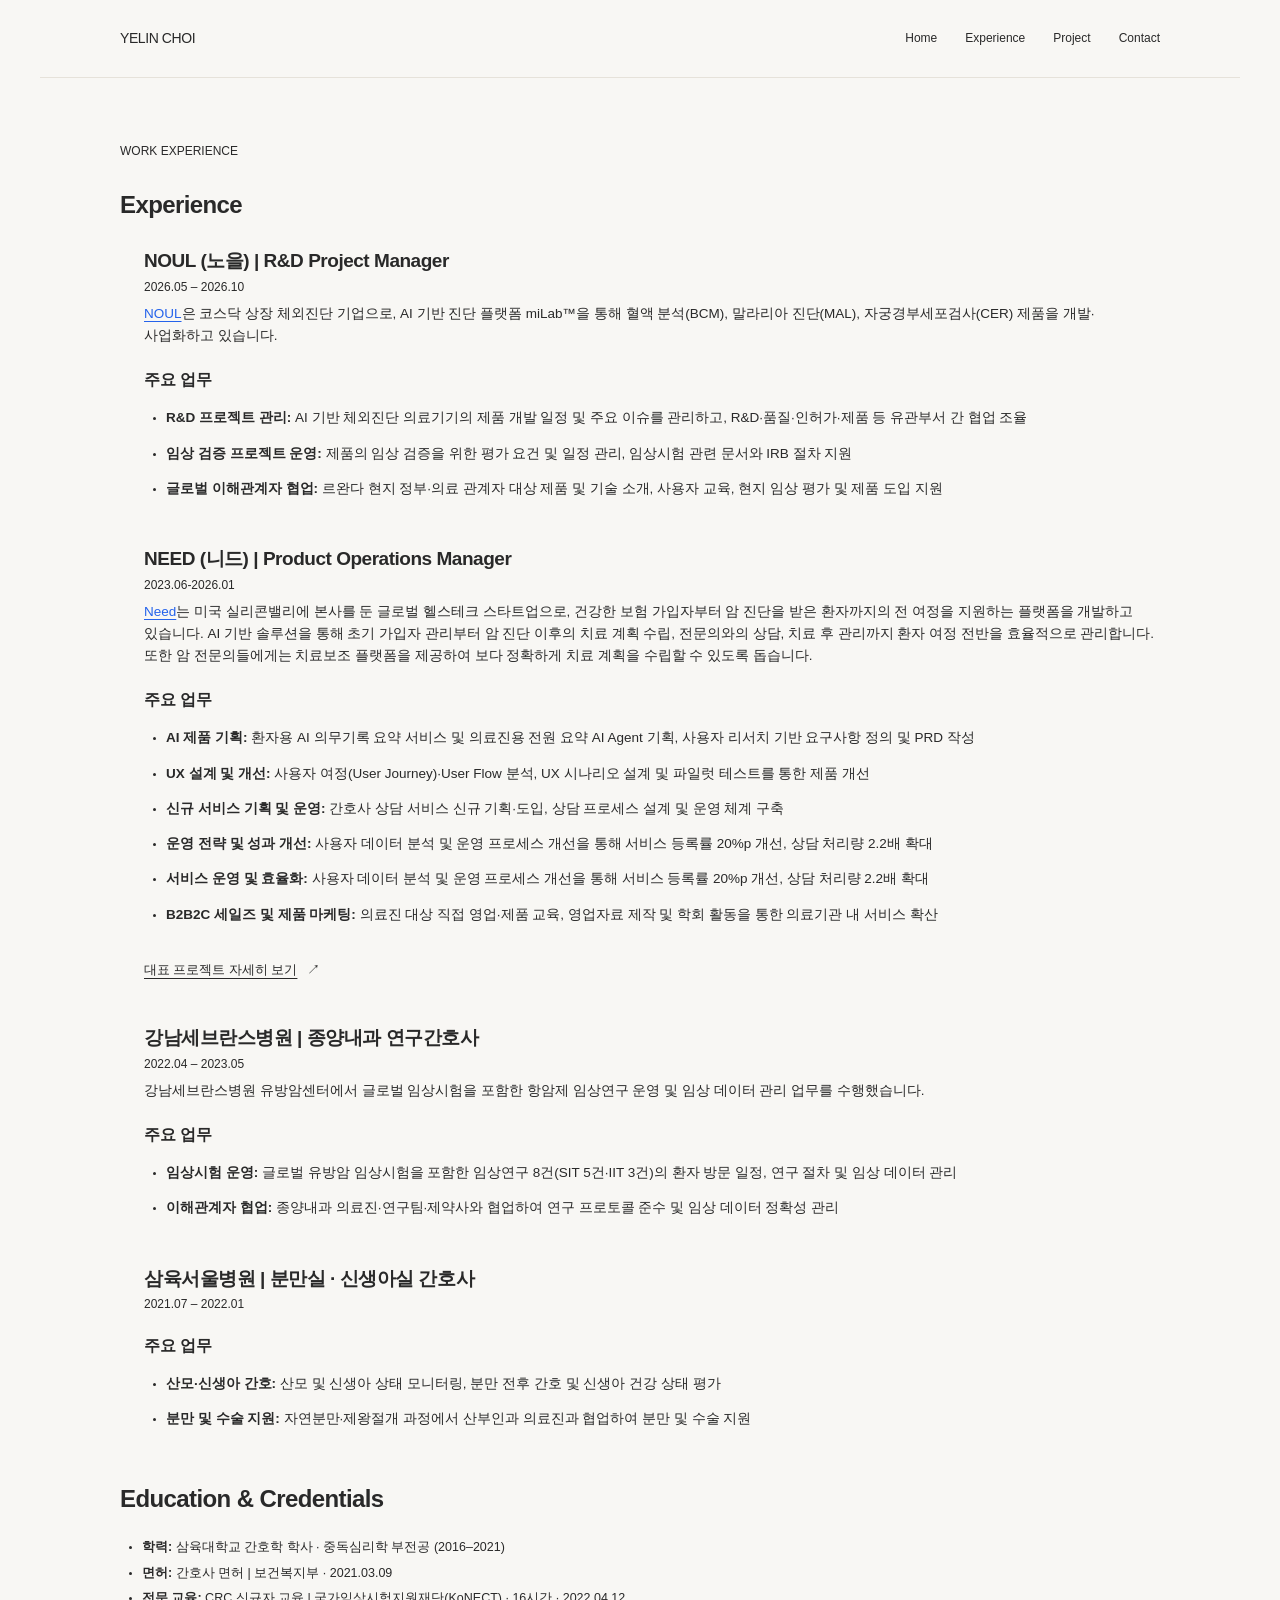
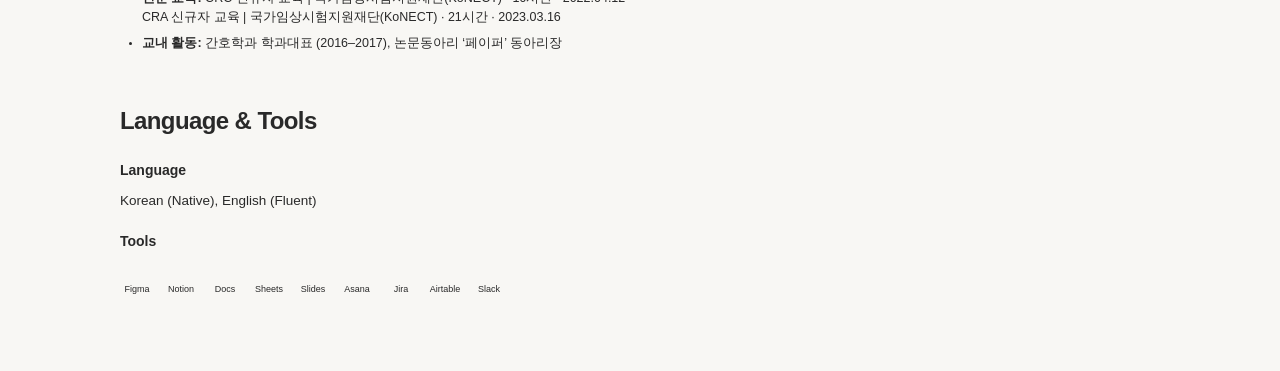
==== commit 7efaa926: "Update nursing license and KoNECT training details" ====
--- a/experience.html
+++ b/experience.html
@@ -5,5 +5,5 @@
 <article class="reference-job"><h2>강남세브란스병원 | 종양내과 연구간호사</h2><p class="reference-date">2022.04 – 2023.05</p><p>강남세브란스병원 유방암센터에서 글로벌 임상시험을 포함한 항암제 임상연구 운영 및 임상 데이터 관리 업무를 수행했습니다.</p><h3>주요 업무</h3><ul><li><strong>임상시험 운영:</strong> 글로벌 유방암 임상시험을 포함한 임상연구 8건(SIT 5건·IIT 3건)의 환자 방문 일정, 연구 절차 및 임상 데이터 관리</li><li><strong>이해관계자 협업:</strong> 종양내과 의료진·연구팀·제약사와 협업하여 연구 프로토콜 준수 및 임상 데이터 정확성 관리</li></ul></article>
 <article class="reference-job"><h2>삼육서울병원 | 분만실 · 신생아실 간호사</h2><p class="reference-date">2021.07 – 2022.01</p><h3>주요 업무</h3><ul><li><strong>산모·신생아 간호:</strong> 산모 및 신생아 상태 모니터링, 분만 전후 간호 및 신생아 건강 상태 평가</li><li><strong>분만 및 수술 지원:</strong> 자연분만·제왕절개 과정에서 산부인과 의료진과 협업하여 분만 및 수술 지원</li></ul></article>
 </div>
-<section class="reference-extra"><h2>Education &amp; Credentials</h2><ul><li><strong>학력:</strong> 삼육대학교 간호학 학사 · 중독심리학 부전공 (2016–2021)</li><li><strong>면허:</strong> 간호사 면허 (보건복지부)</li><li><strong>전문 교육:</strong> CRC 신규자 교육 (16시간), CRC 교육·훈련 프로그램 (4시간), CRA 신규자 교육 (20시간), GCP 교육 (2022)</li><li><strong>교내 활동:</strong> 간호학과 학과대표 (2016–2017), 논문동아리 ‘페이퍼’ 동아리장</li></ul></section>
+<section class="reference-extra"><h2>Education &amp; Credentials</h2><ul><li><strong>학력:</strong> 삼육대학교 간호학 학사 · 중독심리학 부전공 (2016–2021)</li><li><strong>면허:</strong> 간호사 면허 | 보건복지부 · 2021.03.09</li><li><strong>전문 교육:</strong> CRC 신규자 교육 | 국가임상시험지원재단(KoNECT) · 16시간 · 2022.04.12<br>CRA 신규자 교육 | 국가임상시험지원재단(KoNECT) · 21시간 · 2023.03.16</li><li><strong>교내 활동:</strong> 간호학과 학과대표 (2016–2017), 논문동아리 ‘페이퍼’ 동아리장</li></ul></section>
 <section class="reference-extra language-tools"><h2>Language &amp; Tools</h2><div class="language-tools-group"><h3>Language</h3><p>Korean (Native), English (Fluent)</p></div><div class="language-tools-group tools-stacked"><h3>Tools</h3><ul class="brand-tools" aria-label="Tools"><li class="brand-tool"><img src="https://raw.githubusercontent.com/homarr-labs/dashboard-icons/main/svg/figma.svg" alt="" width="32" height="32" loading="lazy"><span>Figma</span></li><li class="brand-tool"><img src="https://raw.githubusercontent.com/homarr-labs/dashboard-icons/main/svg/notion.svg" alt="" width="32" height="32" loading="lazy"><span>Notion</span></li><li class="brand-tool"><img src="https://raw.githubusercontent.com/homarr-labs/dashboard-icons/main/svg/google-docs.svg" alt="" width="32" height="32" loading="lazy"><span>Docs</span></li><li class="brand-tool"><img src="https://raw.githubusercontent.com/homarr-labs/dashboard-icons/main/svg/google-sheets.svg" alt="" width="32" height="32" loading="lazy"><span>Sheets</span></li><li class="brand-tool"><img src="https://raw.githubusercontent.com/homarr-labs/dashboard-icons/main/svg/google-slides.svg" alt="" width="32" height="32" loading="lazy"><span>Slides</span></li><li class="brand-tool"><img src="https://raw.githubusercontent.com/homarr-labs/dashboard-icons/main/svg/asana.svg" alt="" width="32" height="32" loading="lazy"><span>Asana</span></li><li class="brand-tool"><img src="https://raw.githubusercontent.com/homarr-labs/dashboard-icons/main/svg/jira.svg" alt="" width="32" height="32" loading="lazy"><span>Jira</span></li><li class="brand-tool"><img src="https://raw.githubusercontent.com/homarr-labs/dashboard-icons/main/svg/airtable.svg" alt="" width="32" height="32" loading="lazy"><span>Airtable</span></li><li class="brand-tool"><img src="https://raw.githubusercontent.com/homarr-labs/dashboard-icons/main/svg/slack.svg" alt="" width="32" height="32" loading="lazy"><span>Slack</span></li></ul></div></section></section></main></body></html>
--- a/style.css
+++ b/style.css
@@ -374,3 +374,137 @@
   letter-spacing:var(--type-subheading-tracking);
   color:var(--type-subheading-color);
 }
+
+/* Home cover: reference-inspired minimal editorial panel */
+.hero.hero-editorial{
+  display:block;
+  width:100%;
+  padding:32px 30px 30px;
+  background:#f4f3ef;
+  border-radius:28px;
+}
+.hero-editorial .hero-copy{max-width:none}
+.hero-editorial .hero-copy .eyebrow{
+  margin:0 0 22px;
+  font-size:15px;
+  line-height:1.6;
+  color:#5d5e59;
+}
+.hero-editorial .hero-copy h1{
+  font-size:clamp(30px,3.2vw,40px);
+  font-weight:700;
+  line-height:1.38;
+  letter-spacing:-.05em;
+  color:#161616;
+}
+.hero-editorial .hero-copy .intro{
+  margin:28px 0 22px;
+  font-size:20px;
+  font-weight:600;
+  line-height:1.5;
+  color:#454641;
+}
+.hero-editorial .hero-copy>p.hero-description{
+  margin:0;
+  font-size:15px;
+  line-height:1.75;
+  color:#777973;
+}
+.hero-editorial .actions{margin-top:26px;gap:10px}
+.hero-editorial .actions .button{
+  min-height:48px;
+  padding:10px 17px;
+  border-radius:11px;
+  font-size:15px;
+  border-color:#dfded8;
+}
+.hero-editorial .actions .button.primary{background:#e6e5df;border-color:#e6e5df}
+@media(max-width:809px){
+  .hero.hero-editorial{display:block;padding:26px 22px 28px;border-radius:22px}
+  .hero-editorial .hero-copy .eyebrow{font-size:13px;margin-bottom:18px}
+  .hero-editorial .hero-copy h1{font-size:clamp(27px,7vw,34px)}
+  .hero-editorial .hero-copy .intro{font-size:17px;margin:24px 0 18px}
+  .hero-editorial .hero-copy>p.hero-description{font-size:14px}
+  .hero-editorial .actions{gap:10px}
+  .hero-editorial .actions .button{font-size:13px;padding:10px 13px;min-height:45px}
+}
+
+/* One horizontal grid for navigation and page content. */
+.site-header{
+  width:100%;
+  max-width:var(--page-content-max,1200px);
+  padding-inline:var(--page-gutter,80px);
+}
+@media(max-width:809px){
+  .site-header{padding-inline:var(--page-gutter,24px)}
+}
+
+/* Experience, Education & Credentials, Language & Tools are peer section headings. */
+.experience-reference>h1,
+.experience-reference>.reference-extra>h2{
+  font-size:var(--type-section-heading);
+  font-weight:700;
+  line-height:1.3;
+  letter-spacing:-.025em;
+  color:var(--ink);
+}
+
+/* Keep the original portrait placement; update only the left-side editorial copy. */
+.hero.hero-editorial.hero-portrait-split{
+  display:grid;
+  grid-template-columns:minmax(0,1fr) minmax(0,1.02fr);
+  gap:32px;
+  align-items:center;
+  padding:20px;
+  background:#f4f3ef;
+  border-radius:28px;
+}
+.hero-portrait-split .hero-copy{min-width:0}
+.hero-portrait-split .hero-copy h1{font-size:clamp(27px,2.75vw,36px);line-height:1.4}
+.hero-portrait-split .hero-copy .intro{font-size:clamp(17px,1.8vw,23px);margin:25px 0 18px}
+.hero-portrait-split .hero-copy>p.hero-description{font-size:clamp(14px,1.35vw,18px);line-height:1.65}
+.hero-portrait-split .actions{gap:10px;margin-top:22px}
+.hero-portrait-split .actions .button{padding:10px 12px;min-height:46px;font-size:14px}
+.hero-portrait-split .portrait{width:100%;height:auto;aspect-ratio:382/488;object-fit:cover;border-radius:10px;display:block}
+@media(max-width:809px){
+  .hero.hero-editorial.hero-portrait-split{display:flex;flex-direction:column;gap:24px;padding:20px;border-radius:22px}
+  .hero-portrait-split .hero-copy h1{font-size:clamp(26px,6.5vw,34px)}
+  .hero-portrait-split .hero-copy .intro{font-size:17px;margin:22px 0 16px}
+  .hero-portrait-split .hero-copy>p.hero-description{font-size:14px}
+  .hero-portrait-split .portrait{width:100%;height:auto;aspect-ratio:382/488}
+}
+
+/* Compact HOW I WORK: retain typography and two-column structure. */
+.how-i-work{padding-top:64px;padding-bottom:56px}
+.how-i-work>.eyebrow{margin-bottom:14px}
+.how-i-work>h2{margin-bottom:36px}
+.how-i-work-grid{row-gap:32px;column-gap:48px}
+.how-i-work-item{padding-top:18px}
+.how-i-work-item h3{margin-bottom:12px}
+.how-i-work-item p{margin-bottom:7px}
+.how-i-work-item .how-i-work-evidence{margin-bottom:0}
+@media(max-width:809px){
+  .how-i-work{padding-top:48px;padding-bottom:48px}
+  .how-i-work>h2{margin-bottom:28px}
+  .how-i-work-grid{row-gap:24px}
+  .how-i-work-item{padding-top:16px}
+  .how-i-work-item h3{margin-bottom:10px}
+}
+
+/* HOW I WORK: item titles subordinate to the section headline. */
+.how-i-work .how-i-work-item h3{
+  font-size:clamp(19px,1.8vw,22px);
+  font-weight:700;
+  line-height:1.4;
+  letter-spacing:-.035em;
+}
+.how-i-work-number{
+  font-family:inherit;
+  font-size:.86em;
+  font-weight:600;
+  vertical-align:baseline;
+  margin-right:.3em;
+}
+@media(max-width:809px){
+  .how-i-work .how-i-work-item h3{font-size:clamp(18px,4.8vw,21px)}
+}
